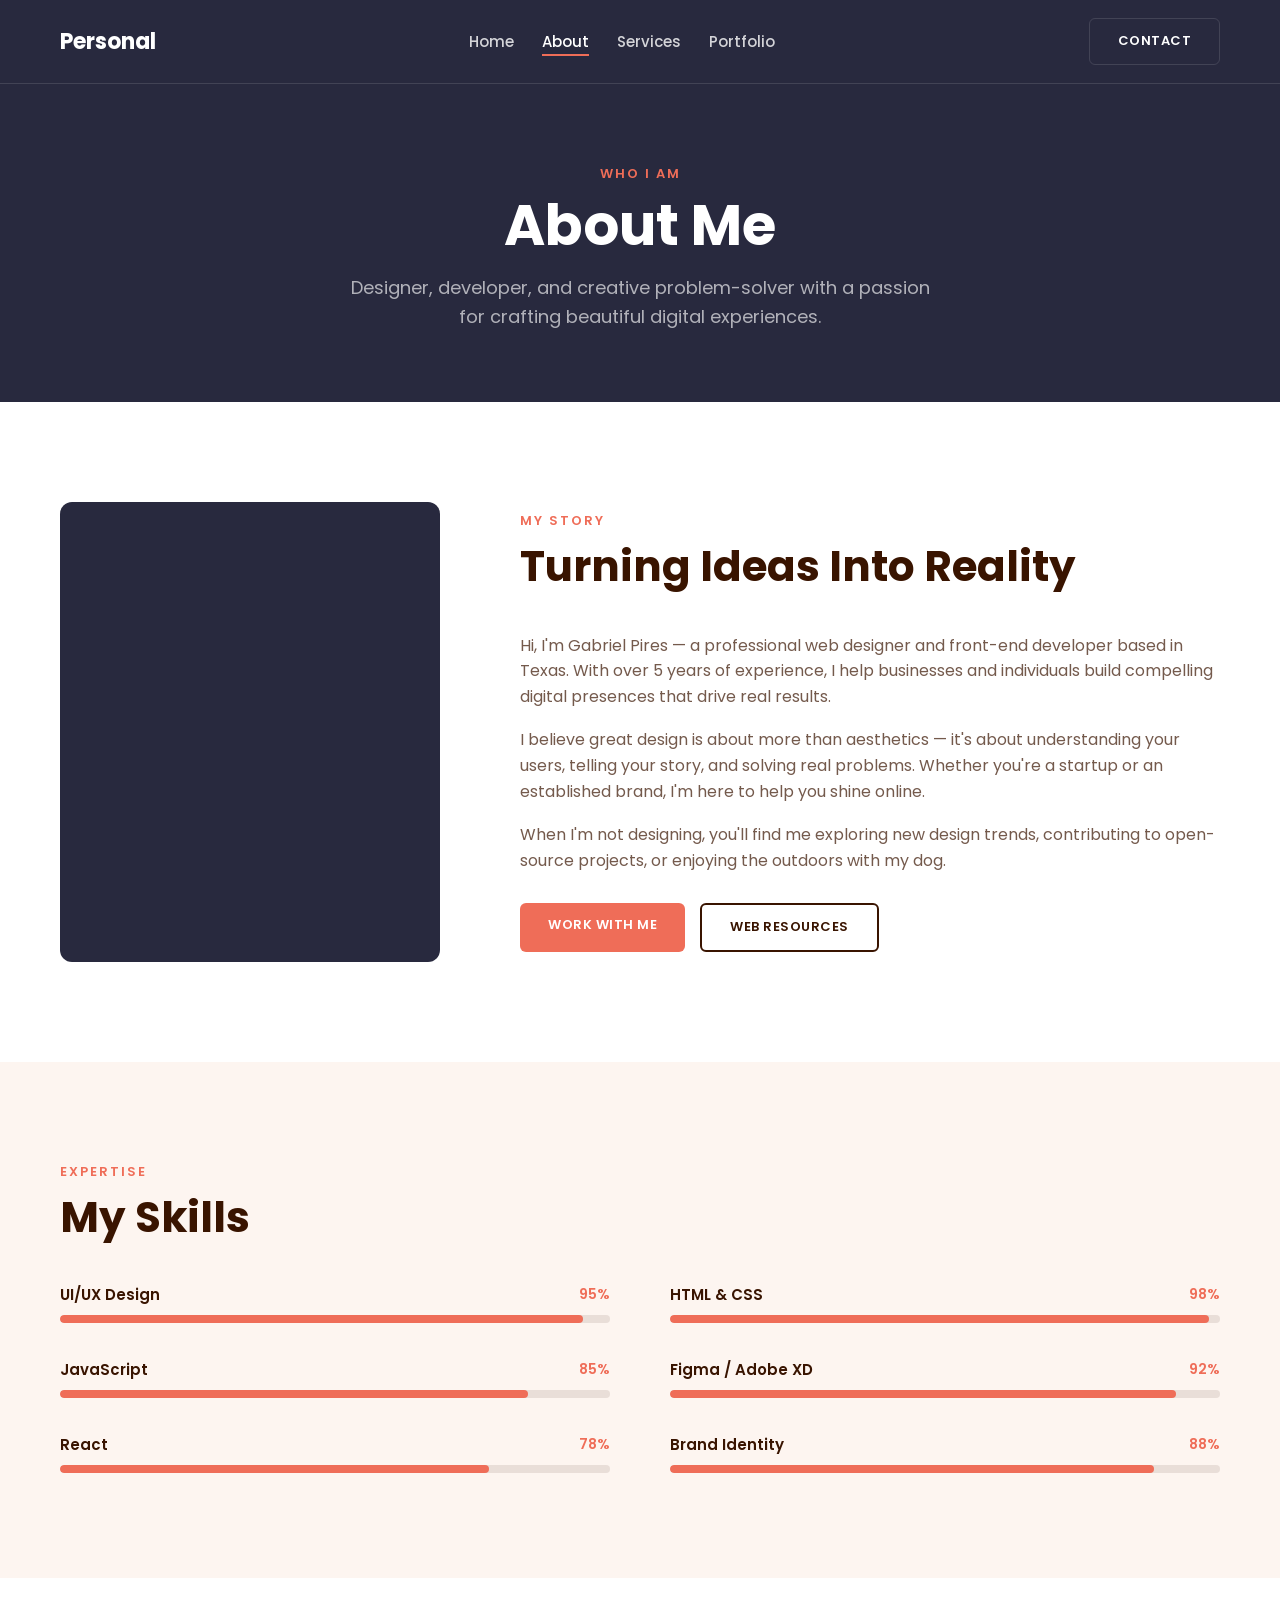
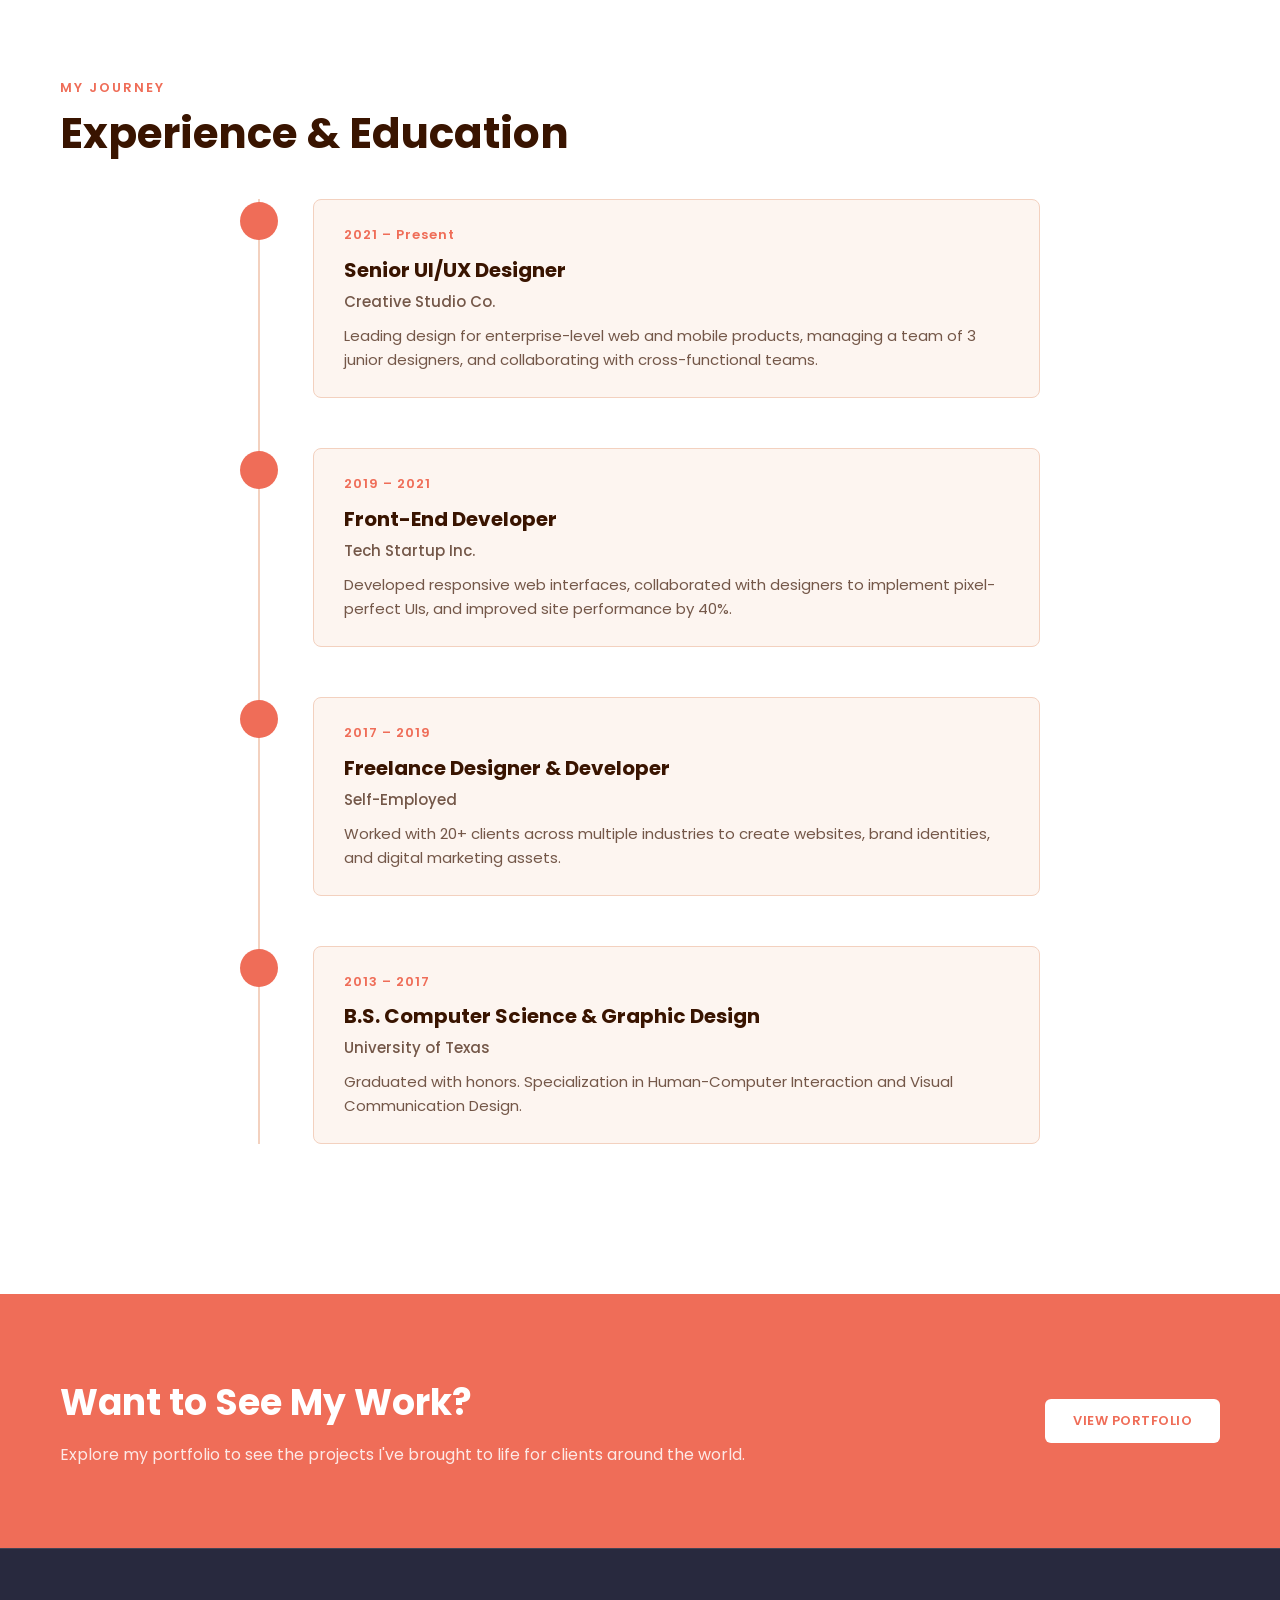
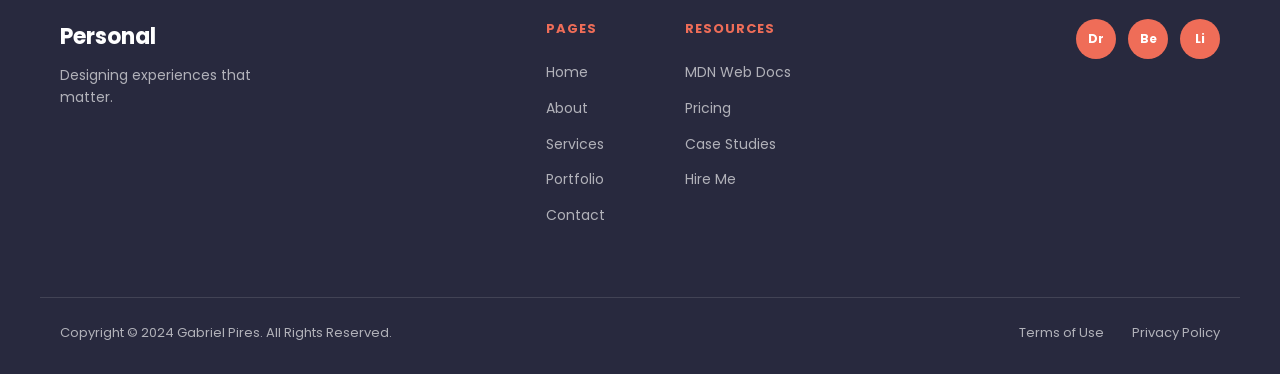
==== about.html @ 4df10164 "Added new pages" ====
<!DOCTYPE html>
<html lang="en">
<head>
    <meta charset="UTF-8">
    <meta name="viewport" content="width=device-width, initial-scale=1.0">
    <title>About | Gabriel Pires</title>
    <link rel="preconnect" href="https://fonts.googleapis.com">
    <link rel="preconnect" href="https://fonts.gstatic.com" crossorigin>
    <link href="https://fonts.googleapis.com/css2?family=Poppins:wght@300;400;500;600;700&display=swap" rel="stylesheet">
    <link rel="stylesheet" href="css/styles.css">
</head>
<body>
    <header>
        <nav class="container">
            <div class="logo"><a href="index.html">Personal</a></div>
            <ul class="nav-links">
                <li><a href="index.html">Home</a></li>
                <li><a href="about.html" class="active">About</a></li>
                <li><a href="services.html">Services</a></li>
                <li><a href="portfolio.html">Portfolio</a></li>
            </ul>
            <a href="contact.html" class="btn btn-outline">CONTACT</a>
            <button class="nav-toggle" aria-label="Toggle menu">&#9776;</button>
        </nav>
    </header>

    <main>
        <section class="page-hero">
            <div class="container">
                <span class="section-subtitle">WHO I AM</span>
                <h1>About Me</h1>
                <p>Designer, developer, and creative problem-solver with a passion for crafting beautiful digital experiences.</p>
            </div>
        </section>

        <section class="about-intro-section">
            <div class="container about-intro-container">
                <div class="about-image-wrapper">
                    <div class="about-image-placeholder"></div>
                </div>
                <div class="about-text">
                    <span class="section-subtitle">MY STORY</span>
                    <h2 class="section-title">Turning Ideas Into Reality</h2>
                    <p>Hi, I'm Gabriel Pires — a professional web designer and front-end developer based in Texas. With over 5 years of experience, I help businesses and individuals build compelling digital presences that drive real results.</p>
                    <p>I believe great design is about more than aesthetics — it's about understanding your users, telling your story, and solving real problems. Whether you're a startup or an established brand, I'm here to help you shine online.</p>
                    <p>When I'm not designing, you'll find me exploring new design trends, contributing to open-source projects, or enjoying the outdoors with my dog.</p>
                    <div class="about-actions">
                        <a href="contact.html" class="btn btn-primary">WORK WITH ME</a>
                        <a href="https://developer.mozilla.org/en-US/docs/Web" target="_blank" rel="noopener" class="btn btn-dark-outline">WEB RESOURCES</a>
                    </div>
                </div>
            </div>
        </section>

        <section class="skills-section">
            <div class="container">
                <span class="section-subtitle">EXPERTISE</span>
                <h2 class="section-title">My Skills</h2>
                <div class="skills-grid">
                    <div class="skill-item">
                        <div class="skill-header">
                            <span class="skill-name">UI/UX Design</span>
                            <span class="skill-percent">95%</span>
                        </div>
                        <div class="skill-bar">
                            <div class="skill-fill" style="width: 95%"></div>
                        </div>
                    </div>
                    <div class="skill-item">
                        <div class="skill-header">
                            <span class="skill-name">HTML & CSS</span>
                            <span class="skill-percent">98%</span>
                        </div>
                        <div class="skill-bar">
                            <div class="skill-fill" style="width: 98%"></div>
                        </div>
                    </div>
                    <div class="skill-item">
                        <div class="skill-header">
                            <span class="skill-name">JavaScript</span>
                            <span class="skill-percent">85%</span>
                        </div>
                        <div class="skill-bar">
                            <div class="skill-fill" style="width: 85%"></div>
                        </div>
                    </div>
                    <div class="skill-item">
                        <div class="skill-header">
                            <span class="skill-name">Figma / Adobe XD</span>
                            <span class="skill-percent">92%</span>
                        </div>
                        <div class="skill-bar">
                            <div class="skill-fill" style="width: 92%"></div>
                        </div>
                    </div>
                    <div class="skill-item">
                        <div class="skill-header">
                            <span class="skill-name">React</span>
                            <span class="skill-percent">78%</span>
                        </div>
                        <div class="skill-bar">
                            <div class="skill-fill" style="width: 78%"></div>
                        </div>
                    </div>
                    <div class="skill-item">
                        <div class="skill-header">
                            <span class="skill-name">Brand Identity</span>
                            <span class="skill-percent">88%</span>
                        </div>
                        <div class="skill-bar">
                            <div class="skill-fill" style="width: 88%"></div>
                        </div>
                    </div>
                </div>
            </div>
        </section>

        <section class="experience-section">
            <div class="container">
                <span class="section-subtitle">MY JOURNEY</span>
                <h2 class="section-title">Experience &amp; Education</h2>
                <div class="timeline">
                    <div class="timeline-item">
                        <div class="timeline-dot"></div>
                        <div class="timeline-content">
                            <span class="timeline-date">2021 &ndash; Present</span>
                            <h3>Senior UI/UX Designer</h3>
                            <p class="timeline-company">Creative Studio Co.</p>
                            <p>Leading design for enterprise-level web and mobile products, managing a team of 3 junior designers, and collaborating with cross-functional teams.</p>
                        </div>
                    </div>
                    <div class="timeline-item">
                        <div class="timeline-dot"></div>
                        <div class="timeline-content">
                            <span class="timeline-date">2019 &ndash; 2021</span>
                            <h3>Front-End Developer</h3>
                            <p class="timeline-company">Tech Startup Inc.</p>
                            <p>Developed responsive web interfaces, collaborated with designers to implement pixel-perfect UIs, and improved site performance by 40%.</p>
                        </div>
                    </div>
                    <div class="timeline-item">
                        <div class="timeline-dot"></div>
                        <div class="timeline-content">
                            <span class="timeline-date">2017 &ndash; 2019</span>
                            <h3>Freelance Designer &amp; Developer</h3>
                            <p class="timeline-company">Self-Employed</p>
                            <p>Worked with 20+ clients across multiple industries to create websites, brand identities, and digital marketing assets.</p>
                        </div>
                    </div>
                    <div class="timeline-item">
                        <div class="timeline-dot"></div>
                        <div class="timeline-content">
                            <span class="timeline-date">2013 &ndash; 2017</span>
                            <h3>B.S. Computer Science &amp; Graphic Design</h3>
                            <p class="timeline-company">University of Texas</p>
                            <p>Graduated with honors. Specialization in Human-Computer Interaction and Visual Communication Design.</p>
                        </div>
                    </div>
                </div>
            </div>
        </section>

        <section class="cta-section">
            <div class="container cta-container">
                <div class="cta-content">
                    <h2>Want to See My Work?</h2>
                    <p>Explore my portfolio to see the projects I've brought to life for clients around the world.</p>
                </div>
                <a href="portfolio.html" class="btn btn-primary">VIEW PORTFOLIO</a>
            </div>
        </section>
    </main>

    <footer class="main-footer">
        <div class="container footer-container">
            <div class="footer-brand">
                <div class="logo">Personal</div>
                <p class="footer-tagline">Designing experiences that matter.</p>
            </div>
            <div class="footer-links">
                <div class="footer-group">
                    <h4>PAGES</h4>
                    <ul>
                        <li><a href="index.html">Home</a></li>
                        <li><a href="about.html">About</a></li>
                        <li><a href="services.html">Services</a></li>
                        <li><a href="portfolio.html">Portfolio</a></li>
                        <li><a href="contact.html">Contact</a></li>
                    </ul>
                </div>
                <div class="footer-group">
                    <h4>RESOURCES</h4>
                    <ul>
                        <li><a href="https://developer.mozilla.org/en-US/docs/Web" target="_blank" rel="noopener">MDN Web Docs</a></li>
                        <li><a href="services.html">Pricing</a></li>
                        <li><a href="portfolio.html">Case Studies</a></li>
                        <li><a href="contact.html">Hire Me</a></li>
                    </ul>
                </div>
            </div>
            <div class="footer-social">
                <a href="https://dribbble.com" target="_blank" rel="noopener" title="Dribbble">Dr</a>
                <a href="https://behance.net" target="_blank" rel="noopener" title="Behance">Be</a>
                <a href="https://linkedin.com" target="_blank" rel="noopener" title="LinkedIn">Li</a>
            </div>
        </div>
        <div class="footer-bottom container">
            <p>Copyright &copy; 2024 Gabriel Pires. All Rights Reserved.</p>
            <div class="footer-legal">
                <a href="#">Terms of Use</a>
                <a href="#">Privacy Policy</a>
            </div>
        </div>
    </footer>

    <script src="scripts/main.js"></script>
</body>
</html>
---- css/styles.css ----
/* ============================================================
   Variables
   ============================================================ */
:root {
    --bg-dark: #28293e;
    --bg-light: #fdf5f0;
    --primary: #ef6d58;
    --primary-dark: #d95a46;
    --white: #ffffff;
    --text-muted: rgba(255, 255, 255, 0.64);
    --text-dark: #391400;
    --text-medium: rgba(57, 20, 0, 0.7);
    --border-dark: rgba(255, 255, 255, 0.12);
    --border-light: #f3d1bf;
    --bg-card: #32334e;
}

/* ============================================================
   Reset & Base
   ============================================================ */
*, *::before, *::after {
    margin: 0;
    padding: 0;
    box-sizing: border-box;
}

html {
    scroll-behavior: smooth;
}

body {
    font-family: 'Poppins', sans-serif;
    line-height: 1.6;
    color: var(--text-dark);
}

ul {
    list-style: none;
}

a {
    text-decoration: none;
    color: inherit;
    transition: color 0.3s, opacity 0.3s;
}

img {
    max-width: 100%;
    display: block;
}

.container {
    max-width: 1200px;
    margin: 0 auto;
    padding: 0 20px;
}

/* ============================================================
   Typography
   ============================================================ */
.section-subtitle {
    color: var(--primary);
    font-weight: 600;
    letter-spacing: 2px;
    font-size: 13px;
    display: block;
    margin-bottom: 10px;
}

.section-title {
    font-size: 42px;
    line-height: 1.2;
    margin-bottom: 40px;
}

/* ============================================================
   Buttons
   ============================================================ */
.btn {
    display: inline-block;
    padding: 12px 28px;
    border-radius: 6px;
    font-weight: 600;
    text-transform: uppercase;
    font-size: 13px;
    cursor: pointer;
    border: none;
    letter-spacing: 0.5px;
    transition: background 0.3s, color 0.3s, border-color 0.3s;
}

.btn-primary {
    background: var(--primary);
    color: var(--white);
}

.btn-primary:hover {
    background: var(--primary-dark);
    color: var(--white);
}

.btn-outline {
    background: transparent;
    color: var(--white);
    border: 1px solid var(--border-dark);
}

.btn-outline:hover {
    background: rgba(255, 255, 255, 0.08);
}

.btn-dark-outline {
    background: transparent;
    color: var(--text-dark);
    border: 2px solid var(--text-dark);
}

.btn-dark-outline:hover {
    background: var(--text-dark);
    color: var(--white);
}

.btn-block {
    width: 100%;
    text-align: center;
    margin-top: 10px;
    padding: 16px;
    font-size: 15px;
}

/* ============================================================
   Header & Navigation
   ============================================================ */
header {
    background: var(--bg-dark);
    padding: 18px 0;
    position: sticky;
    top: 0;
    z-index: 1000;
    border-bottom: 1px solid var(--border-dark);
}

nav {
    display: flex;
    justify-content: space-between;
    align-items: center;
    gap: 20px;
}

.logo {
    color: var(--white);
    font-size: 22px;
    font-weight: 700;
    flex-shrink: 0;
}

.logo a {
    color: var(--white);
}

.nav-links {
    display: flex;
    gap: 28px;
    align-items: center;
}

.nav-links a {
    color: rgba(255, 255, 255, 0.8);
    font-size: 15px;
    font-weight: 500;
    position: relative;
    padding-bottom: 4px;
}

.nav-links a::after {
    content: '';
    position: absolute;
    bottom: 0;
    left: 0;
    width: 0;
    height: 2px;
    background: var(--primary);
    transition: width 0.3s;
}

.nav-links a:hover,
.nav-links a.active {
    color: var(--white);
}

.nav-links a:hover::after,
.nav-links a.active::after {
    width: 100%;
}

.nav-contact-active {
    background: var(--primary) !important;
    border-color: var(--primary) !important;
}

.nav-toggle {
    display: none;
    background: transparent;
    border: none;
    color: var(--white);
    font-size: 24px;
    cursor: pointer;
}

/* ============================================================
   Page Hero (inner pages)
   ============================================================ */
.page-hero {
    background: var(--bg-dark);
    padding: 80px 0 70px;
    color: var(--white);
    text-align: center;
}

.page-hero h1 {
    font-size: 56px;
    margin-bottom: 18px;
    line-height: 1.1;
}

.page-hero p {
    color: var(--text-muted);
    font-size: 18px;
    max-width: 580px;
    margin: 0 auto;
}

/* ============================================================
   Hero Section (Home)
   ============================================================ */
.hero-section {
    background: var(--bg-dark);
    padding: 100px 0;
    color: var(--white);
}

.hero-container {
    display: flex;
    align-items: center;
    gap: 60px;
}

.hero-content {
    flex: 1;
}

.subtitle {
    color: var(--primary);
    font-weight: 600;
    letter-spacing: 2px;
    font-size: 13px;
    display: block;
    margin-bottom: 15px;
}

.hero-content h1 {
    font-size: 60px;
    line-height: 1.1;
    margin-bottom: 22px;
}

.hero-content p {
    color: var(--text-muted);
    font-size: 17px;
    margin-bottom: 35px;
    max-width: 480px;
}

.hero-actions {
    display: flex;
    gap: 15px;
    flex-wrap: wrap;
}

.hero-image {
    flex: 1;
    display: flex;
    justify-content: center;
}

.image-placeholder {
    width: 380px;
    height: 380px;
    background: #391400;
    border-radius: 50%;
    position: relative;
}

.floating-badge {
    width: 60px;
    height: 60px;
    background: var(--primary);
    border-radius: 50%;
    position: absolute;
    opacity: 0.7;
}

.floating-badge.top-left { top: 20px; left: 20px; }
.floating-badge.bottom-right { bottom: 20px; right: 20px; width: 80px; height: 80px; }

/* ============================================================
   Highlights Section (Home)
   ============================================================ */
.highlights-section {
    background: var(--primary);
    padding: 50px 0;
}

.highlights-grid {
    display: grid;
    grid-template-columns: repeat(4, 1fr);
    gap: 20px;
    text-align: center;
}

.highlight-card {
    color: var(--white);
}

.highlight-number {
    font-size: 40px;
    font-weight: 700;
    display: block;
    line-height: 1.1;
}

.highlight-card p {
    font-size: 14px;
    opacity: 0.85;
    margin-top: 5px;
}

/* ============================================================
   Services Section
   ============================================================ */
.home-services-section,
.services-detail-section {
    background: var(--bg-light);
    padding: 100px 0;
    text-align: center;
}

.services-grid {
    display: grid;
    grid-template-columns: repeat(2, 1fr);
    gap: 25px;
    margin-bottom: 40px;
    text-align: left;
}

.services-grid-4 {
    grid-template-columns: repeat(4, 1fr);
}

.service-card {
    background: var(--white);
    padding: 40px 35px;
    border-radius: 8px;
    border: 1px solid var(--border-light);
    transition: box-shadow 0.3s, transform 0.3s;
}

.service-card:hover {
    box-shadow: 0 8px 30px rgba(57, 20, 0, 0.1);
    transform: translateY(-3px);
}

.service-icon {
    font-size: 36px;
    margin-bottom: 18px;
    display: block;
}

.service-card h3 {
    font-size: 20px;
    margin-bottom: 12px;
}

.service-card p {
    color: var(--text-medium);
    margin-bottom: 18px;
    font-size: 15px;
}

.service-features {
    list-style: none;
    margin-bottom: 20px;
}

.service-features li {
    padding: 5px 0;
    font-size: 14px;
    color: var(--text-medium);
    padding-left: 18px;
    position: relative;
}

.service-features li::before {
    content: '✓';
    position: absolute;
    left: 0;
    color: var(--primary);
    font-weight: 700;
}

.learn-more {
    font-weight: 600;
    color: var(--primary);
    font-size: 14px;
}

.learn-more:hover {
    color: var(--primary-dark);
}

.service-footer {
    margin-top: 40px;
    font-size: 15px;
    color: var(--text-medium);
}

.service-footer a {
    color: var(--text-dark);
    font-weight: 600;
    text-decoration: underline;
}

/* ============================================================
   Pricing Table
   ============================================================ */
.pricing-section {
    background: var(--white);
    padding: 100px 0;
}

.table-intro {
    color: var(--text-medium);
    margin-bottom: 40px;
    font-size: 16px;
    max-width: 600px;
}

.table-wrapper {
    overflow-x: auto;
    border-radius: 8px;
    border: 1px solid var(--border-light);
}

.pricing-table {
    width: 100%;
    border-collapse: collapse;
    font-size: 15px;
}

.pricing-table caption {
    caption-side: top;
    padding: 15px;
    font-size: 14px;
    color: var(--text-medium);
    text-align: left;
    font-style: italic;
}

.pricing-table th,
.pricing-table td {
    padding: 16px 20px;
    text-align: left;
    border-bottom: 1px solid var(--border-light);
}

.pricing-table thead th {
    background: var(--bg-dark);
    color: var(--white);
    font-weight: 600;
    font-size: 14px;
    text-transform: uppercase;
    letter-spacing: 0.5px;
}

.pricing-table thead th:first-child {
    border-radius: 0;
}

.pricing-table tbody tr:hover {
    background: var(--bg-light);
}

.pricing-table .row-alt td {
    background: #fdf8f6;
}

.pricing-table .row-alt:hover td {
    background: var(--bg-light);
}

.pricing-table tbody td:first-child {
    font-weight: 600;
    color: var(--text-dark);
}

.pricing-table tfoot td {
    font-size: 13px;
    color: var(--text-medium);
    border-bottom: none;
    padding-top: 15px;
    font-style: italic;
}

.pricing-table tfoot a {
    color: var(--primary);
    text-decoration: underline;
}

/* ============================================================
   Process Section
   ============================================================ */
.process-section {
    background: var(--bg-light);
    padding: 100px 0;
}

.process-grid {
    display: grid;
    grid-template-columns: repeat(4, 1fr);
    gap: 30px;
}

.process-step {
    text-align: center;
    padding: 30px 20px;
}

.process-number {
    font-size: 48px;
    font-weight: 700;
    color: var(--primary);
    opacity: 0.3;
    line-height: 1;
    margin-bottom: 15px;
}

.process-step h3 {
    font-size: 20px;
    margin-bottom: 10px;
}

.process-step p {
    color: var(--text-medium);
    font-size: 15px;
}

/* ============================================================
   Portfolio Sections
   ============================================================ */
.home-portfolio-section {
    background: var(--bg-dark);
    padding: 100px 0;
    color: var(--white);
}

.portfolio-full-section {
    background: var(--bg-dark);
    padding: 80px 0 100px;
    color: var(--white);
}

.section-header {
    display: flex;
    justify-content: space-between;
    align-items: flex-end;
    margin-bottom: 50px;
}

.portfolio-grid {
    display: grid;
    grid-template-columns: repeat(3, 1fr);
    gap: 20px;
}

.portfolio-grid-large {
    grid-template-columns: repeat(3, 1fr);
}

.portfolio-item {
    aspect-ratio: 4/3;
    background: #391400;
    border-radius: 8px;
    position: relative;
    overflow: hidden;
    cursor: pointer;
    transition: transform 0.3s;
}

.portfolio-item:hover {
    transform: scale(1.02);
}

.item-overlay {
    position: absolute;
    bottom: 0;
    left: 0;
    right: 0;
    padding: 25px;
    background: linear-gradient(to top, rgba(0,0,0,0.7) 0%, transparent 100%);
}

.item-category {
    background: var(--white);
    color: var(--text-dark);
    padding: 4px 12px;
    border-radius: 20px;
    font-size: 12px;
    font-weight: 600;
    display: inline-block;
    margin-bottom: 8px;
}

.item-title {
    font-size: 22px;
    color: var(--white);
    margin-bottom: 5px;
}

.item-desc {
    font-size: 13px;
    color: rgba(255,255,255,0.75);
}

/* Portfolio Filters */
.portfolio-filters {
    display: flex;
    gap: 10px;
    margin-bottom: 40px;
    flex-wrap: wrap;
}

.filter-btn {
    padding: 9px 22px;
    border: 1px solid var(--border-dark);
    background: transparent;
    color: rgba(255,255,255,0.7);
    border-radius: 25px;
    cursor: pointer;
    font-family: inherit;
    font-size: 14px;
    font-weight: 500;
    transition: all 0.3s;
}

.filter-btn:hover,
.filter-btn.active {
    background: var(--primary);
    border-color: var(--primary);
    color: var(--white);
}

/* ============================================================
   Testimonials
   ============================================================ */
.testimonials-section {
    background: var(--bg-light);
    padding: 100px 0;
}

.testimonials-grid {
    display: grid;
    grid-template-columns: repeat(3, 1fr);
    gap: 25px;
}

.testimonial-card {
    background: var(--white);
    padding: 35px;
    border-radius: 8px;
    border: 1px solid var(--border-light);
}

.testimonial-text {
    color: var(--text-medium);
    font-size: 15px;
    line-height: 1.7;
    margin-bottom: 25px;
    font-style: italic;
}

.testimonial-author {
    display: flex;
    align-items: center;
    gap: 15px;
}

.author-avatar {
    width: 48px;
    height: 48px;
    background: var(--bg-dark);
    border-radius: 50%;
    flex-shrink: 0;
}

.testimonial-author strong {
    display: block;
    font-size: 15px;
    color: var(--text-dark);
}

.testimonial-author span {
    font-size: 13px;
    color: var(--text-medium);
}

/* ============================================================
   About Page
   ============================================================ */
.about-intro-section {
    background: var(--white);
    padding: 100px 0;
}

.about-intro-container {
    display: flex;
    gap: 80px;
    align-items: center;
}

.about-image-wrapper {
    flex: 0 0 380px;
}

.about-image-placeholder {
    width: 380px;
    height: 460px;
    background: var(--bg-dark);
    border-radius: 12px;
}

.about-text {
    flex: 1;
}

.about-text p {
    color: var(--text-medium);
    margin-bottom: 18px;
    font-size: 16px;
}

.about-actions {
    display: flex;
    gap: 15px;
    flex-wrap: wrap;
    margin-top: 30px;
}

/* Skills */
.skills-section {
    background: var(--bg-light);
    padding: 100px 0;
}

.skills-grid {
    display: grid;
    grid-template-columns: repeat(2, 1fr);
    gap: 30px 60px;
}

.skill-item {
    margin-bottom: 5px;
}

.skill-header {
    display: flex;
    justify-content: space-between;
    margin-bottom: 8px;
}

.skill-name {
    font-weight: 600;
    font-size: 15px;
}

.skill-percent {
    color: var(--primary);
    font-weight: 600;
    font-size: 14px;
}

.skill-bar {
    height: 8px;
    background: rgba(57, 20, 0, 0.1);
    border-radius: 10px;
    overflow: hidden;
}

.skill-fill {
    height: 100%;
    background: var(--primary);
    border-radius: 10px;
    transition: width 1s ease;
}

/* Timeline */
.experience-section {
    background: var(--white);
    padding: 100px 0;
}

.timeline {
    position: relative;
    max-width: 800px;
    margin: 0 auto;
}

.timeline::before {
    content: '';
    position: absolute;
    left: 18px;
    top: 0;
    bottom: 0;
    width: 2px;
    background: var(--border-light);
}

.timeline-item {
    display: flex;
    gap: 35px;
    margin-bottom: 50px;
    position: relative;
}

.timeline-dot {
    width: 38px;
    height: 38px;
    background: var(--primary);
    border-radius: 50%;
    flex-shrink: 0;
    z-index: 1;
    margin-top: 3px;
}

.timeline-content {
    background: var(--bg-light);
    padding: 25px 30px;
    border-radius: 8px;
    flex: 1;
    border: 1px solid var(--border-light);
}

.timeline-date {
    color: var(--primary);
    font-size: 13px;
    font-weight: 600;
    letter-spacing: 1px;
    display: block;
    margin-bottom: 8px;
}

.timeline-content h3 {
    font-size: 20px;
    margin-bottom: 4px;
}

.timeline-company {
    color: var(--text-medium);
    font-size: 14px;
    font-weight: 500;
    display: block;
    margin-bottom: 10px;
}

.timeline-content p {
    color: var(--text-medium);
    font-size: 15px;
}

/* ============================================================
   Contact Page
   ============================================================ */
.contact-full-section {
    background: var(--bg-light);
    padding: 80px 0 100px;
}

.contact-full-container {
    display: grid;
    grid-template-columns: 1fr 380px;
    gap: 50px;
    align-items: start;
}

.contact-form-large {
    background: var(--white);
    padding: 50px;
    border-radius: 10px;
    border: 1px solid var(--border-light);
    color: var(--text-dark);
}

.contact-form-large h2 {
    font-size: 28px;
    margin-bottom: 35px;
    color: var(--text-dark);
}

/* Fieldsets */
fieldset {
    border: none;
    border-top: 1px solid var(--border-light);
    padding: 30px 0;
    margin-bottom: 10px;
}

fieldset:first-of-type {
    border-top: none;
    padding-top: 0;
}

legend {
    font-size: 13px;
    font-weight: 600;
    text-transform: uppercase;
    letter-spacing: 1px;
    color: var(--primary);
    padding: 0 8px 0 0;
    float: left;
    width: 100%;
    margin-bottom: 20px;
}

/* Form Rows & Groups */
.form-row {
    display: grid;
    grid-template-columns: 1fr 1fr;
    gap: 20px;
}

.form-group {
    margin-bottom: 20px;
}

.form-group label {
    display: block;
    font-size: 14px;
    font-weight: 600;
    margin-bottom: 8px;
    color: var(--text-dark);
}

.required {
    color: var(--primary);
}

.form-group input[type="text"],
.form-group input[type="email"],
.form-group input[type="tel"],
.form-group select,
.form-group textarea {
    width: 100%;
    padding: 13px 16px;
    border: 1.5px solid #e8d5cb;
    border-radius: 6px;
    font-family: inherit;
    font-size: 15px;
    color: var(--text-dark);
    background: var(--white);
    transition: border-color 0.3s, box-shadow 0.3s;
}

.form-group input:focus,
.form-group select:focus,
.form-group textarea:focus {
    outline: none;
    border-color: var(--primary);
    box-shadow: 0 0 0 3px rgba(239, 109, 88, 0.12);
}

.form-group textarea {
    resize: vertical;
    min-height: 140px;
}

/* Radio Buttons */
.radio-group {
    display: flex;
    flex-wrap: wrap;
    gap: 12px;
}

.radio-group-inline {
    gap: 8px;
}

.radio-label {
    display: flex;
    align-items: center;
    gap: 10px;
    cursor: pointer;
    font-size: 15px;
    padding: 10px 18px;
    border: 1.5px solid #e8d5cb;
    border-radius: 6px;
    transition: border-color 0.2s, background 0.2s;
    font-weight: 400;
}

.radio-label:hover {
    border-color: var(--primary);
    background: #fdf0ec;
}

.radio-label input[type="radio"] {
    position: absolute;
    opacity: 0;
    width: 0;
    height: 0;
}

.radio-custom {
    width: 18px;
    height: 18px;
    border: 2px solid #ccc;
    border-radius: 50%;
    flex-shrink: 0;
    position: relative;
    transition: border-color 0.2s;
}

.radio-label input[type="radio"]:checked ~ .radio-custom {
    border-color: var(--primary);
}

.radio-label input[type="radio"]:checked ~ .radio-custom::after {
    content: '';
    position: absolute;
    width: 8px;
    height: 8px;
    background: var(--primary);
    border-radius: 50%;
    top: 50%;
    left: 50%;
    transform: translate(-50%, -50%);
}

.radio-label input[type="radio"]:checked ~ .radio-custom + *,
.radio-label:has(input:checked) {
    /* visual change handled via JS */
}

/* Checkboxes */
.checkbox-group {
    display: grid;
    grid-template-columns: repeat(2, 1fr);
    gap: 10px;
}

.checkbox-label {
    display: flex;
    align-items: center;
    gap: 10px;
    cursor: pointer;
    font-size: 14px;
    font-weight: 400;
    padding: 10px 14px;
    border: 1.5px solid #e8d5cb;
    border-radius: 6px;
    transition: border-color 0.2s, background 0.2s;
}

.checkbox-label:hover {
    border-color: var(--primary);
    background: #fdf0ec;
}

.checkbox-label input[type="checkbox"] {
    position: absolute;
    opacity: 0;
    width: 0;
    height: 0;
}

.checkbox-custom {
    width: 18px;
    height: 18px;
    border: 2px solid #ccc;
    border-radius: 4px;
    flex-shrink: 0;
    position: relative;
    transition: border-color 0.2s, background 0.2s;
}

.checkbox-label input[type="checkbox"]:checked ~ .checkbox-custom {
    border-color: var(--primary);
    background: var(--primary);
}

.checkbox-label input[type="checkbox"]:checked ~ .checkbox-custom::after {
    content: '';
    position: absolute;
    width: 10px;
    height: 6px;
    border-left: 2px solid white;
    border-bottom: 2px solid white;
    top: 3px;
    left: 2px;
    transform: rotate(-45deg);
}

.form-group-consent {
    margin-top: 10px;
}

.form-group-consent .checkbox-label {
    border: none;
    padding: 0;
    font-size: 14px;
    color: var(--text-medium);
}

.form-group-consent .checkbox-label:hover {
    background: transparent;
}

.form-note {
    text-align: center;
    font-size: 13px;
    color: var(--text-medium);
    margin-top: 15px;
}

/* Contact Sidebar */
.contact-sidebar {
    display: flex;
    flex-direction: column;
    gap: 25px;
}

.contact-info-card,
.contact-social-card,
.faq-card {
    background: var(--white);
    padding: 35px;
    border-radius: 10px;
    border: 1px solid var(--border-light);
}

.contact-info-card h2 {
    font-size: 24px;
    margin-bottom: 12px;
    color: var(--text-dark);
}

.contact-info-card > p {
    color: var(--text-medium);
    font-size: 14px;
    margin-bottom: 25px;
}

.contact-details {
    display: flex;
    flex-direction: column;
    gap: 18px;
}

.contact-details li {
    display: flex;
    align-items: flex-start;
    gap: 14px;
}

.contact-icon {
    font-size: 20px;
    flex-shrink: 0;
    margin-top: 1px;
}

.contact-details strong {
    display: block;
    font-size: 13px;
    color: var(--text-dark);
    font-weight: 600;
    margin-bottom: 2px;
}

.contact-details span {
    font-size: 14px;
    color: var(--text-medium);
}

.contact-social-card h3,
.faq-card h3 {
    font-size: 17px;
    margin-bottom: 18px;
    color: var(--text-dark);
}

.social-links {
    display: flex;
    flex-direction: column;
    gap: 10px;
}

.social-link {
    display: flex;
    align-items: center;
    gap: 12px;
    padding: 10px 14px;
    border: 1px solid var(--border-light);
    border-radius: 6px;
    transition: border-color 0.2s, background 0.2s;
    font-size: 14px;
    font-weight: 500;
    color: var(--text-dark);
}

.social-link:hover {
    border-color: var(--primary);
    background: #fdf0ec;
    color: var(--primary);
}

.social-icon {
    width: 36px;
    height: 36px;
    background: var(--primary);
    color: var(--white);
    border-radius: 50%;
    display: flex;
    align-items: center;
    justify-content: center;
    font-size: 12px;
    font-weight: 700;
    flex-shrink: 0;
}

.faq-item {
    margin-bottom: 18px;
    padding-bottom: 18px;
    border-bottom: 1px solid var(--border-light);
}

.faq-item:last-child {
    margin-bottom: 0;
    padding-bottom: 0;
    border-bottom: none;
}

.faq-item strong {
    font-size: 14px;
    display: block;
    margin-bottom: 6px;
    color: var(--text-dark);
}

.faq-item p {
    font-size: 13px;
    color: var(--text-medium);
    line-height: 1.6;
}

.faq-item a {
    color: var(--primary);
    text-decoration: underline;
}

/* ============================================================
   CTA Section
   ============================================================ */
.cta-section {
    background: var(--primary);
    padding: 80px 0;
}

.cta-container {
    display: flex;
    align-items: center;
    justify-content: space-between;
    gap: 40px;
}

.cta-content h2 {
    font-size: 36px;
    color: var(--white);
    margin-bottom: 10px;
}

.cta-content p {
    color: rgba(255, 255, 255, 0.85);
    font-size: 16px;
}

.cta-section .btn-primary {
    background: var(--white);
    color: var(--primary);
    flex-shrink: 0;
}

.cta-section .btn-primary:hover {
    background: rgba(255,255,255,0.9);
}

/* ============================================================
   Footer
   ============================================================ */
.main-footer {
    background: var(--bg-dark);
    padding: 70px 0 30px;
    color: var(--white);
    border-top: 1px solid var(--border-dark);
}

.footer-container {
    display: flex;
    justify-content: space-between;
    gap: 40px;
    margin-bottom: 60px;
    flex-wrap: wrap;
}

.footer-brand .logo {
    margin-bottom: 10px;
}

.footer-tagline {
    font-size: 14px;
    color: var(--text-muted);
    max-width: 200px;
}

.footer-links {
    display: flex;
    gap: 80px;
}

.footer-group h4 {
    color: var(--primary);
    margin-bottom: 20px;
    font-size: 13px;
    letter-spacing: 1px;
}

.footer-group ul li {
    margin-bottom: 10px;
}

.footer-group ul li a {
    color: var(--text-muted);
    font-size: 14px;
}

.footer-group ul li a:hover {
    color: var(--white);
}

.footer-social {
    display: flex;
    gap: 12px;
    align-items: flex-start;
}

.footer-social a {
    width: 40px;
    height: 40px;
    background: var(--primary);
    border-radius: 50%;
    display: flex;
    align-items: center;
    justify-content: center;
    font-weight: 700;
    font-size: 12px;
    color: var(--white);
    transition: background 0.3s;
}

.footer-social a:hover {
    background: var(--primary-dark);
}

.footer-bottom {
    display: flex;
    justify-content: space-between;
    align-items: center;
    padding-top: 25px;
    border-top: 1px solid var(--border-dark);
    font-size: 13px;
    color: var(--text-muted);
    flex-wrap: wrap;
    gap: 15px;
}

.footer-legal a {
    margin-left: 25px;
    color: var(--text-muted);
}

.footer-legal a:hover {
    color: var(--white);
}

/* ============================================================
   Mobile Menu
   ============================================================ */
.mobile-nav {
    display: none;
    flex-direction: column;
    background: var(--bg-dark);
    border-top: 1px solid var(--border-dark);
    padding: 20px;
    position: fixed;
    top: 61px;
    left: 0;
    right: 0;
    z-index: 999;
}

.mobile-nav.open {
    display: flex;
}

.mobile-nav a {
    color: var(--white);
    padding: 12px 0;
    border-bottom: 1px solid var(--border-dark);
    font-size: 16px;
}

.mobile-nav a:last-child {
    border-bottom: none;
    margin-top: 10px;
    color: var(--primary);
}

/* ============================================================
   Responsive
   ============================================================ */
@media (max-width: 1024px) {
    .services-grid-4 {
        grid-template-columns: repeat(2, 1fr);
    }

    .process-grid {
        grid-template-columns: repeat(2, 1fr);
    }

    .about-intro-container {
        flex-direction: column;
        gap: 50px;
    }

    .about-image-wrapper {
        flex: none;
        width: 100%;
    }

    .about-image-placeholder {
        width: 100%;
        max-width: 380px;
        height: 300px;
        margin: 0 auto;
    }

    .contact-full-container {
        grid-template-columns: 1fr;
    }

    .contact-sidebar {
        display: grid;
        grid-template-columns: repeat(2, 1fr);
    }

    .faq-card {
        grid-column: 1 / -1;
    }
}

@media (max-width: 768px) {
    .section-title {
        font-size: 32px;
    }

    .page-hero h1 {
        font-size: 40px;
    }

    .nav-links,
    header .btn {
        display: none;
    }

    .nav-toggle {
        display: block;
    }

    .hero-container {
        flex-direction: column;
        text-align: center;
    }

    .hero-content h1 {
        font-size: 42px;
    }

    .hero-content p {
        max-width: 100%;
    }

    .hero-actions {
        justify-content: center;
    }

    .image-placeholder {
        width: 260px;
        height: 260px;
    }

    .highlights-grid {
        grid-template-columns: repeat(2, 1fr);
    }

    .services-grid,
    .services-grid-4 {
        grid-template-columns: 1fr;
    }

    .skills-grid {
        grid-template-columns: 1fr;
    }

    .portfolio-grid,
    .portfolio-grid-large {
        grid-template-columns: 1fr;
    }

    .testimonials-grid {
        grid-template-columns: 1fr;
    }

    .section-header {
        flex-direction: column;
        align-items: flex-start;
        gap: 20px;
    }

    .cta-container {
        flex-direction: column;
        text-align: center;
    }

    .cta-content h2 {
        font-size: 28px;
    }

    .footer-container {
        flex-direction: column;
    }

    .footer-links {
        gap: 40px;
    }

    .contact-form-large {
        padding: 30px 20px;
    }

    .form-row {
        grid-template-columns: 1fr;
    }

    .checkbox-group {
        grid-template-columns: 1fr;
    }

    .contact-sidebar {
        grid-template-columns: 1fr;
    }

    .faq-card {
        grid-column: auto;
    }

    .process-grid {
        grid-template-columns: 1fr;
    }
}

@media (max-width: 480px) {
    .hero-content h1 {
        font-size: 34px;
    }

    .hero-actions {
        flex-direction: column;
        align-items: center;
    }

    .portfolio-item {
        aspect-ratio: 4/3;
    }

    .radio-group {
        flex-direction: column;
    }
}
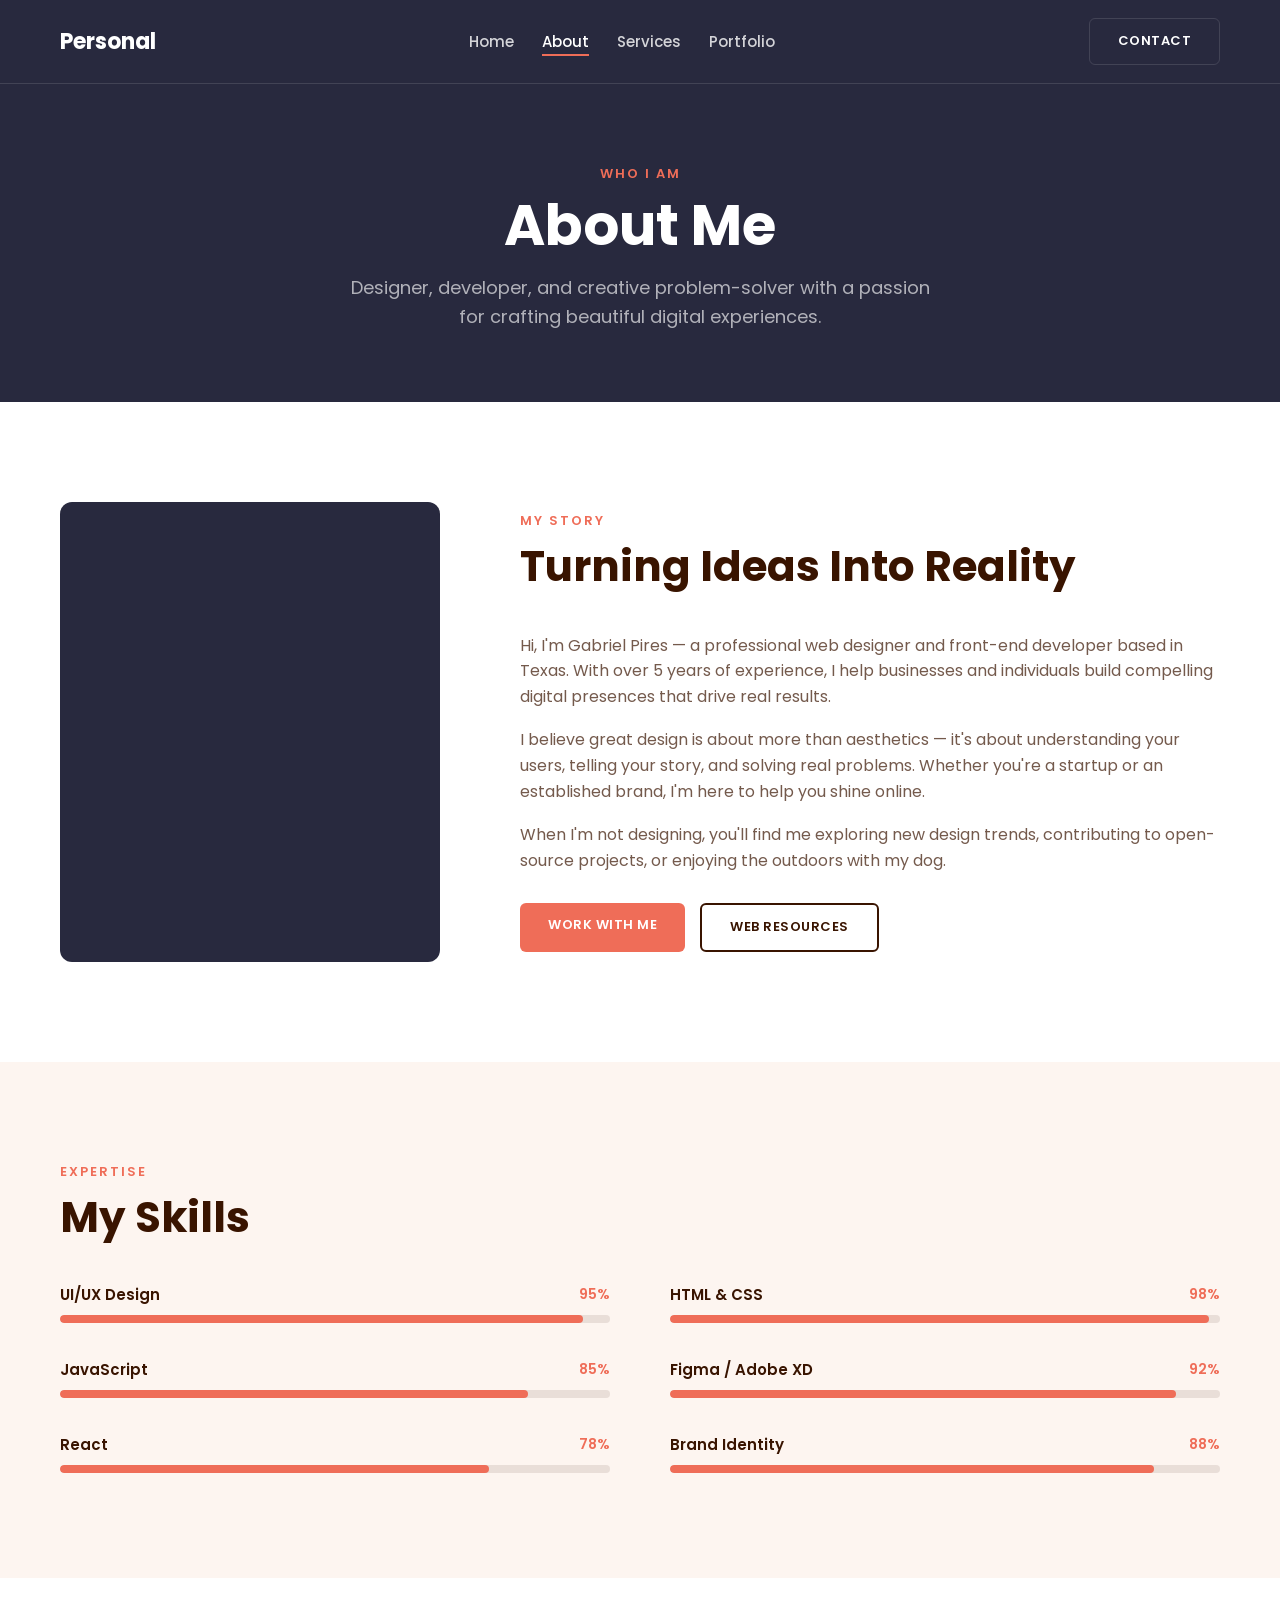
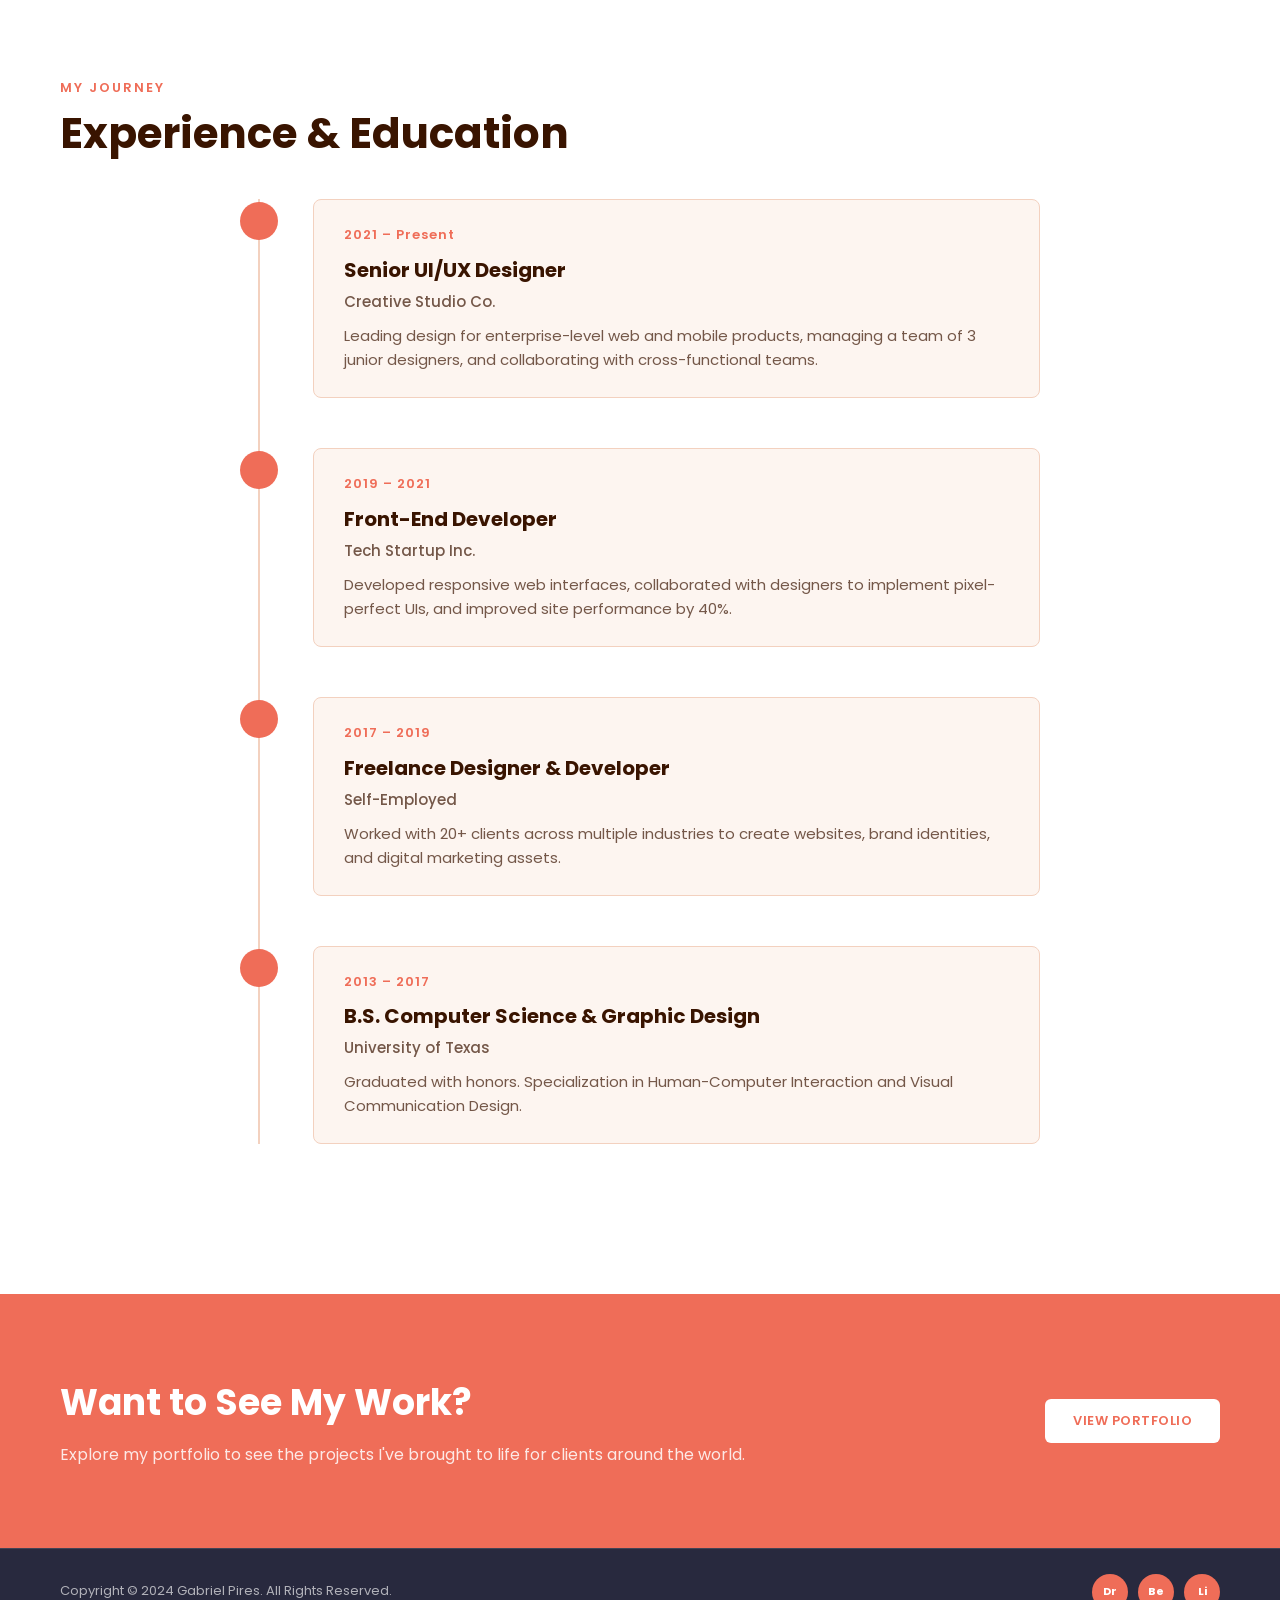
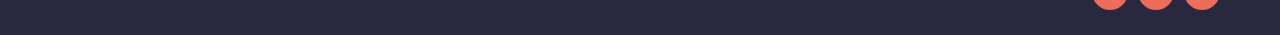
==== commit ff1ed94c: "Modified home page" ====
--- a/about.html
+++ b/about.html
@@ -172,43 +172,12 @@
     </main>
 
     <footer class="main-footer">
-        <div class="container footer-container">
-            <div class="footer-brand">
-                <div class="logo">Personal</div>
-                <p class="footer-tagline">Designing experiences that matter.</p>
-            </div>
-            <div class="footer-links">
-                <div class="footer-group">
-                    <h4>PAGES</h4>
-                    <ul>
-                        <li><a href="index.html">Home</a></li>
-                        <li><a href="about.html">About</a></li>
-                        <li><a href="services.html">Services</a></li>
-                        <li><a href="portfolio.html">Portfolio</a></li>
-                        <li><a href="contact.html">Contact</a></li>
-                    </ul>
-                </div>
-                <div class="footer-group">
-                    <h4>RESOURCES</h4>
-                    <ul>
-                        <li><a href="https://developer.mozilla.org/en-US/docs/Web" target="_blank" rel="noopener">MDN Web Docs</a></li>
-                        <li><a href="services.html">Pricing</a></li>
-                        <li><a href="portfolio.html">Case Studies</a></li>
-                        <li><a href="contact.html">Hire Me</a></li>
-                    </ul>
-                </div>
-            </div>
+        <div class="container footer-simple">
+            <p>Copyright &copy; 2024 Gabriel Pires. All Rights Reserved.</p>
             <div class="footer-social">
                 <a href="https://dribbble.com" target="_blank" rel="noopener" title="Dribbble">Dr</a>
                 <a href="https://behance.net" target="_blank" rel="noopener" title="Behance">Be</a>
                 <a href="https://linkedin.com" target="_blank" rel="noopener" title="LinkedIn">Li</a>
-            </div>
-        </div>
-        <div class="footer-bottom container">
-            <p>Copyright &copy; 2024 Gabriel Pires. All Rights Reserved.</p>
-            <div class="footer-legal">
-                <a href="#">Terms of Use</a>
-                <a href="#">Privacy Policy</a>
             </div>
         </div>
     </footer>
--- a/css/styles.css
+++ b/css/styles.css
@@ -303,36 +303,56 @@
 .floating-badge.top-left { top: 20px; left: 20px; }
 .floating-badge.bottom-right { bottom: 20px; right: 20px; width: 80px; height: 80px; }
 
-/* ============================================================
-   Highlights Section (Home)
-   ============================================================ */
-.highlights-section {
-    background: var(--primary);
-    padding: 50px 0;
-}
-
-.highlights-grid {
+
+/* ============================================================
+   Hobbies Section (Home)
+   ============================================================ */
+.home-hobbies-section {
+    background: var(--bg-light);
+    padding: 100px 0;
+    text-align: center;
+}
+
+.home-hobbies-section .section-title {
+    margin-bottom: 50px;
+}
+
+.hobbies-grid {
     display: grid;
-    grid-template-columns: repeat(4, 1fr);
-    gap: 20px;
-    text-align: center;
-}
-
-.highlight-card {
-    color: var(--white);
-}
-
-.highlight-number {
-    font-size: 40px;
-    font-weight: 700;
+    grid-template-columns: repeat(3, 1fr);
+    gap: 25px;
+    text-align: left;
+}
+
+.hobby-card {
+    background: var(--white);
+    padding: 38px 32px;
+    border-radius: 8px;
+    border: 1px solid var(--border-light);
+    transition: box-shadow 0.3s, transform 0.3s;
+}
+
+.hobby-card:hover {
+    box-shadow: 0 8px 30px rgba(57, 20, 0, 0.1);
+    transform: translateY(-3px);
+}
+
+.hobby-icon {
+    font-size: 36px;
+    margin-bottom: 16px;
     display: block;
-    line-height: 1.1;
-}
-
-.highlight-card p {
+}
+
+.hobby-card h3 {
+    font-size: 19px;
+    margin-bottom: 10px;
+    color: var(--text-dark);
+}
+
+.hobby-card p {
+    color: var(--text-medium);
     font-size: 14px;
-    opacity: 0.85;
-    margin-top: 5px;
+    line-height: 1.7;
 }
 
 /* ============================================================
@@ -1306,97 +1326,45 @@
    ============================================================ */
 .main-footer {
     background: var(--bg-dark);
-    padding: 70px 0 30px;
+    padding: 25px 0;
     color: var(--white);
     border-top: 1px solid var(--border-dark);
 }
 
-.footer-container {
+.footer-simple {
     display: flex;
     justify-content: space-between;
-    gap: 40px;
-    margin-bottom: 60px;
-    flex-wrap: wrap;
-}
-
-.footer-brand .logo {
-    margin-bottom: 10px;
-}
-
-.footer-tagline {
-    font-size: 14px;
+    align-items: center;
+    gap: 20px;
+}
+
+.footer-simple p {
+    font-size: 13px;
     color: var(--text-muted);
-    max-width: 200px;
-}
-
-.footer-links {
-    display: flex;
-    gap: 80px;
-}
-
-.footer-group h4 {
-    color: var(--primary);
-    margin-bottom: 20px;
-    font-size: 13px;
-    letter-spacing: 1px;
-}
-
-.footer-group ul li {
-    margin-bottom: 10px;
-}
-
-.footer-group ul li a {
-    color: var(--text-muted);
-    font-size: 14px;
-}
-
-.footer-group ul li a:hover {
-    color: var(--white);
 }
 
 .footer-social {
     display: flex;
-    gap: 12px;
-    align-items: flex-start;
+    gap: 10px;
+    align-items: center;
 }
 
 .footer-social a {
-    width: 40px;
-    height: 40px;
+    width: 36px;
+    height: 36px;
     background: var(--primary);
     border-radius: 50%;
     display: flex;
     align-items: center;
     justify-content: center;
     font-weight: 700;
-    font-size: 12px;
+    font-size: 11px;
     color: var(--white);
     transition: background 0.3s;
 }
 
 .footer-social a:hover {
     background: var(--primary-dark);
-}
-
-.footer-bottom {
-    display: flex;
-    justify-content: space-between;
-    align-items: center;
-    padding-top: 25px;
-    border-top: 1px solid var(--border-dark);
-    font-size: 13px;
-    color: var(--text-muted);
-    flex-wrap: wrap;
-    gap: 15px;
-}
-
-.footer-legal a {
-    margin-left: 25px;
-    color: var(--text-muted);
-}
-
-.footer-legal a:hover {
-    color: var(--white);
 }
 
 /* ============================================================
@@ -1436,6 +1404,10 @@
    Responsive
    ============================================================ */
 @media (max-width: 1024px) {
+    .hobbies-grid {
+        grid-template-columns: repeat(2, 1fr);
+    }
+
     .services-grid-4 {
         grid-template-columns: repeat(2, 1fr);
     }
@@ -1519,6 +1491,10 @@
         grid-template-columns: repeat(2, 1fr);
     }
 
+    .hobbies-grid {
+        grid-template-columns: 1fr;
+    }
+
     .services-grid,
     .services-grid-4 {
         grid-template-columns: 1fr;
@@ -1552,12 +1528,9 @@
         font-size: 28px;
     }
 
-    .footer-container {
+    .footer-simple {
         flex-direction: column;
-    }
-
-    .footer-links {
-        gap: 40px;
+        text-align: center;
     }
 
     .contact-form-large {
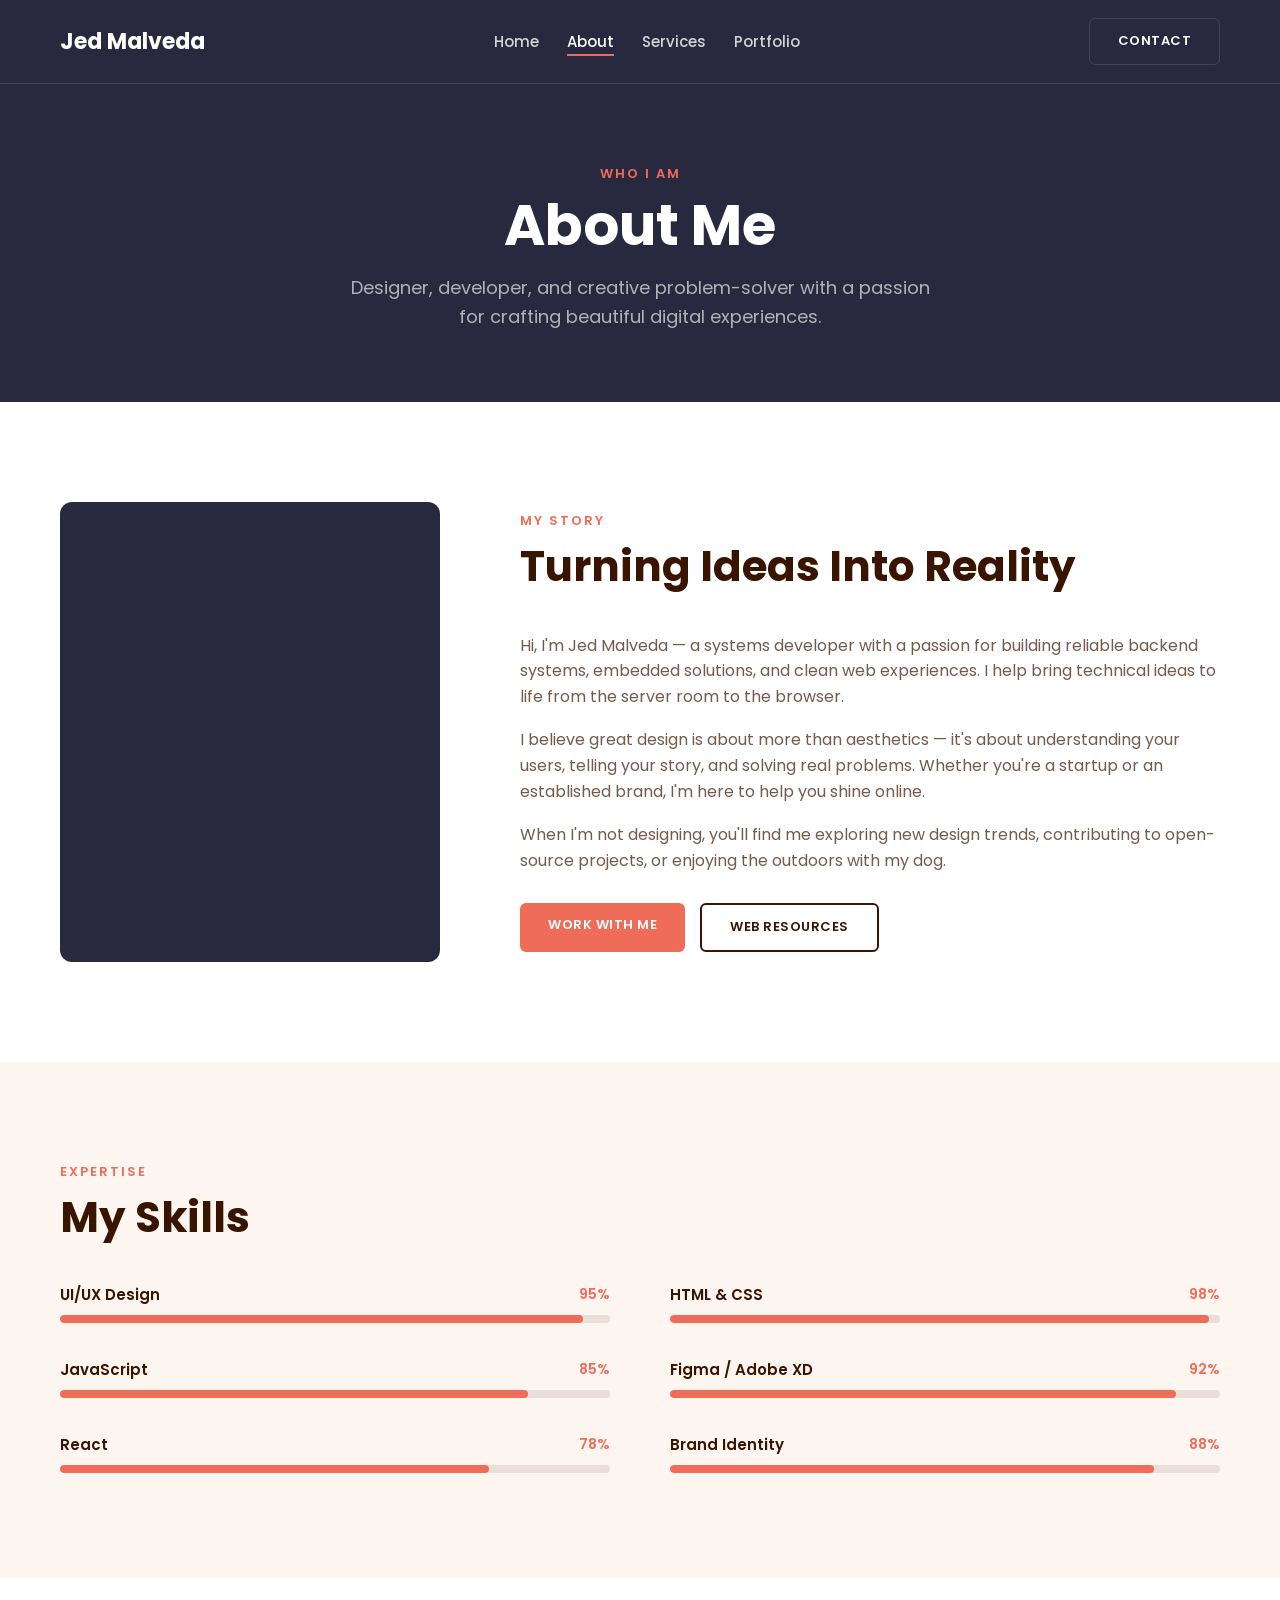
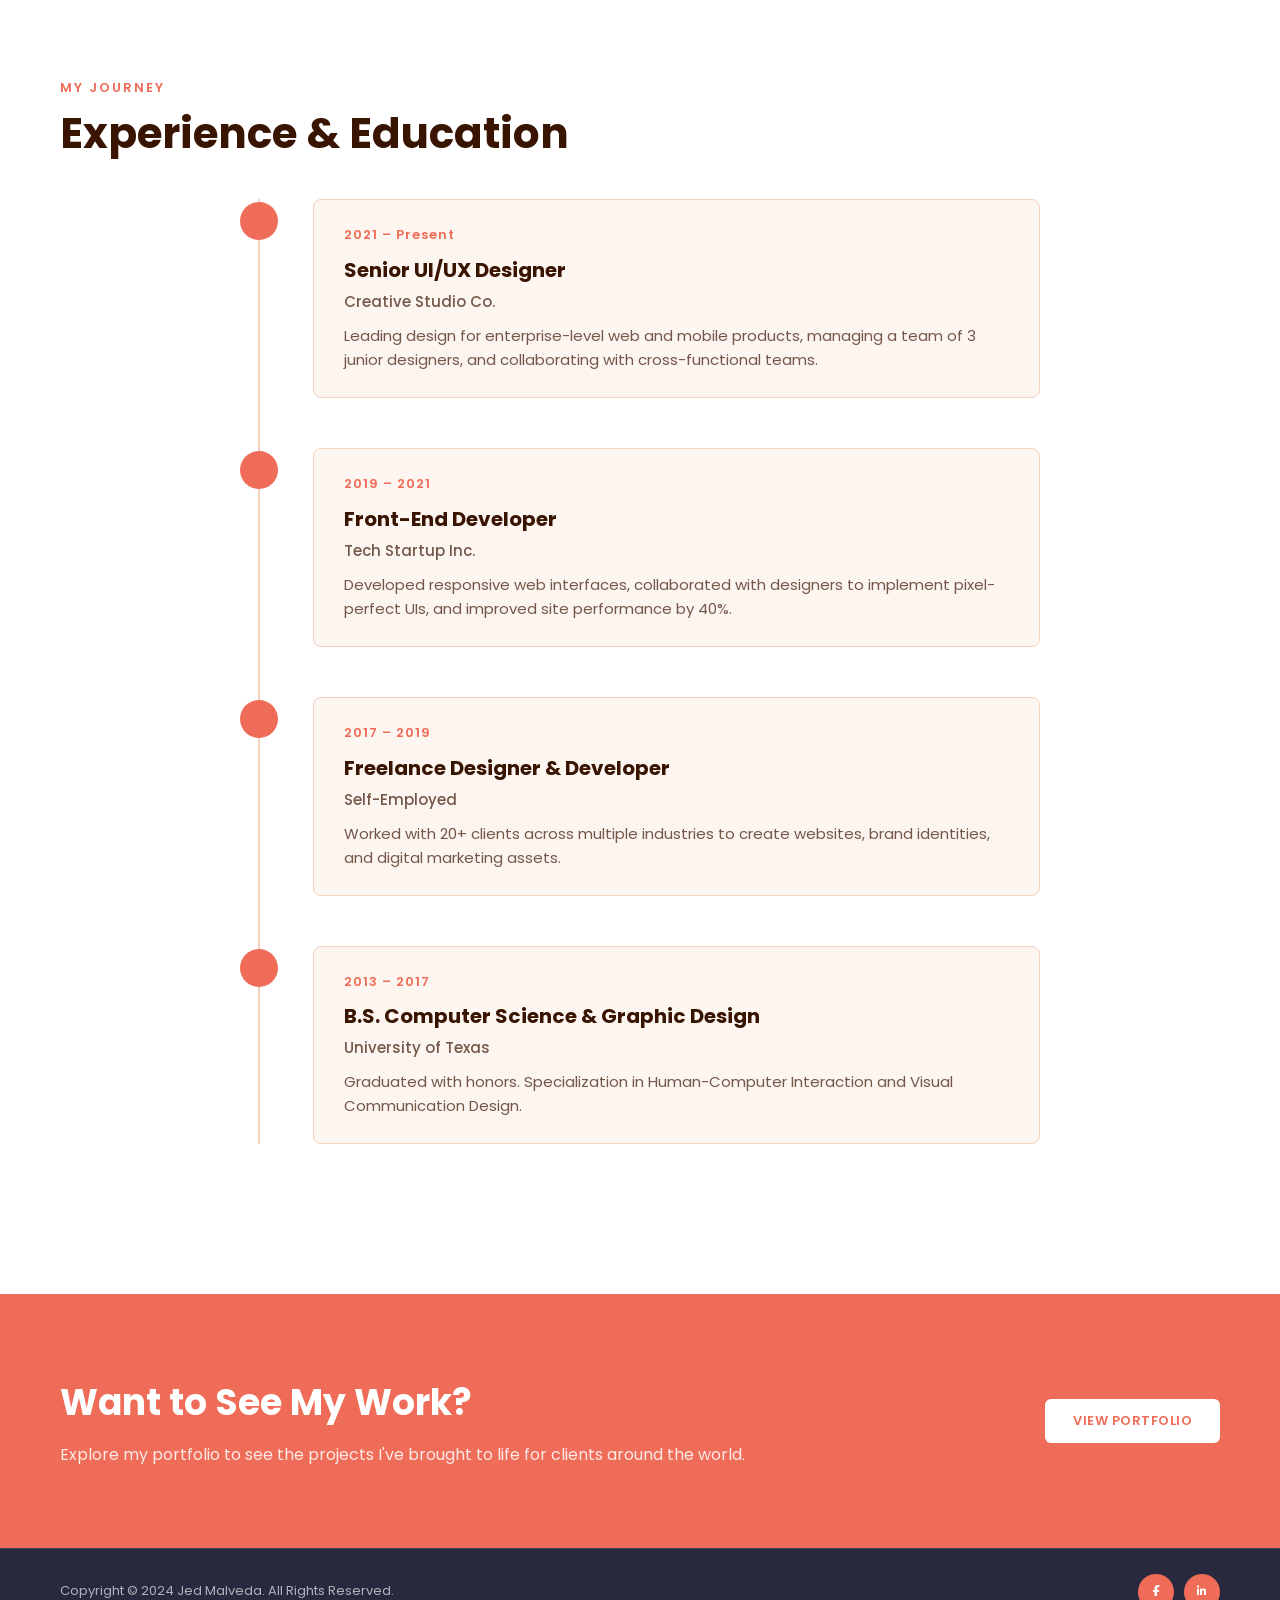
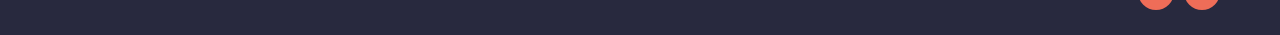
==== commit 769a2ce1: "Fixed footer and homepage" ====
--- a/about.html
+++ b/about.html
@@ -3,16 +3,17 @@
 <head>
     <meta charset="UTF-8">
     <meta name="viewport" content="width=device-width, initial-scale=1.0">
-    <title>About | Gabriel Pires</title>
+    <title>About | Jed Malveda</title>
     <link rel="preconnect" href="https://fonts.googleapis.com">
     <link rel="preconnect" href="https://fonts.gstatic.com" crossorigin>
+    <link rel="stylesheet" href="https://cdnjs.cloudflare.com/ajax/libs/font-awesome/6.5.0/css/all.min.css">
     <link href="https://fonts.googleapis.com/css2?family=Poppins:wght@300;400;500;600;700&display=swap" rel="stylesheet">
     <link rel="stylesheet" href="css/styles.css">
 </head>
 <body>
     <header>
         <nav class="container">
-            <div class="logo"><a href="index.html">Personal</a></div>
+            <div class="logo"><a href="index.html">Jed Malveda</a></div>
             <ul class="nav-links">
                 <li><a href="index.html">Home</a></li>
                 <li><a href="about.html" class="active">About</a></li>
@@ -41,7 +42,7 @@
                 <div class="about-text">
                     <span class="section-subtitle">MY STORY</span>
                     <h2 class="section-title">Turning Ideas Into Reality</h2>
-                    <p>Hi, I'm Gabriel Pires — a professional web designer and front-end developer based in Texas. With over 5 years of experience, I help businesses and individuals build compelling digital presences that drive real results.</p>
+                    <p>Hi, I'm Jed Malveda — a systems developer with a passion for building reliable backend systems, embedded solutions, and clean web experiences. I help bring technical ideas to life from the server room to the browser.</p>
                     <p>I believe great design is about more than aesthetics — it's about understanding your users, telling your story, and solving real problems. Whether you're a startup or an established brand, I'm here to help you shine online.</p>
                     <p>When I'm not designing, you'll find me exploring new design trends, contributing to open-source projects, or enjoying the outdoors with my dog.</p>
                     <div class="about-actions">
@@ -173,11 +174,10 @@
 
     <footer class="main-footer">
         <div class="container footer-simple">
-            <p>Copyright &copy; 2024 Gabriel Pires. All Rights Reserved.</p>
+            <p>Copyright &copy; 2024 Jed Malveda. All Rights Reserved.</p>
             <div class="footer-social">
-                <a href="https://dribbble.com" target="_blank" rel="noopener" title="Dribbble">Dr</a>
-                <a href="https://behance.net" target="_blank" rel="noopener" title="Behance">Be</a>
-                <a href="https://linkedin.com" target="_blank" rel="noopener" title="LinkedIn">Li</a>
+                <a href="https://www.facebook.com" target="_blank" rel="noopener" title="Facebook"><i class="fab fa-facebook-f"></i></a>
+                <a href="https://www.linkedin.com" target="_blank" rel="noopener" title="LinkedIn"><i class="fab fa-linkedin-in"></i></a>
             </div>
         </div>
     </footer>
--- a/css/styles.css
+++ b/css/styles.css
@@ -677,6 +677,165 @@
     background: var(--primary);
     border-color: var(--primary);
     color: var(--white);
+}
+
+/* ============================================================
+   Featured Work Cards (browser mockup + iframe)
+   ============================================================ */
+.featured-grid {
+    display: grid;
+    grid-template-columns: repeat(3, 1fr);
+    gap: 25px;
+}
+
+.featured-card {
+    background: var(--bg-card);
+    border-radius: 10px;
+    overflow: hidden;
+    display: flex;
+    flex-direction: column;
+    transition: transform 0.3s, box-shadow 0.3s;
+}
+
+.featured-card:hover {
+    transform: translateY(-4px);
+    box-shadow: 0 16px 40px rgba(0, 0, 0, 0.4);
+}
+
+/* Browser chrome */
+.browser-mockup {
+    background: #1e1f30;
+    border-bottom: 1px solid rgba(255,255,255,0.06);
+}
+
+.browser-bar {
+    display: flex;
+    align-items: center;
+    gap: 12px;
+    padding: 10px 14px;
+    background: #16172a;
+}
+
+.browser-dots {
+    display: flex;
+    gap: 6px;
+    flex-shrink: 0;
+}
+
+.browser-dots span {
+    width: 11px;
+    height: 11px;
+    border-radius: 50%;
+    display: block;
+}
+
+.dot-red    { background: #ff5f57; }
+.dot-yellow { background: #febc2e; }
+.dot-green  { background: #28c840; }
+
+.browser-url {
+    background: rgba(255,255,255,0.07);
+    color: rgba(255,255,255,0.45);
+    font-size: 12px;
+    padding: 4px 12px;
+    border-radius: 4px;
+    flex: 1;
+    white-space: nowrap;
+    overflow: hidden;
+    text-overflow: ellipsis;
+    font-family: monospace;
+}
+
+/* Iframe area */
+.browser-content {
+    position: relative;
+    height: 220px;
+    overflow: hidden;
+    background: #f0f0f0;
+}
+
+.browser-content iframe {
+    width: 200%;
+    height: 200%;
+    border: none;
+    transform: scale(0.5);
+    transform-origin: top left;
+    pointer-events: none;
+}
+
+/* Shown when iframe is blocked (detected via JS) */
+.iframe-fallback {
+    display: none;
+    position: absolute;
+    inset: 0;
+    background: #1e1f30;
+    flex-direction: column;
+    align-items: center;
+    justify-content: center;
+    gap: 10px;
+    color: rgba(255,255,255,0.4);
+    font-size: 13px;
+}
+
+.iframe-fallback span {
+    font-size: 28px;
+    opacity: 0.5;
+}
+
+.browser-content.blocked .iframe-fallback {
+    display: flex;
+}
+
+.browser-content.blocked iframe {
+    display: none;
+}
+
+/* Card info strip */
+.featured-info {
+    padding: 20px 22px;
+    display: flex;
+    justify-content: space-between;
+    align-items: flex-end;
+    gap: 15px;
+    flex: 1;
+}
+
+.item-category-dark {
+    background: var(--primary);
+    color: var(--white);
+    padding: 3px 10px;
+    border-radius: 20px;
+    font-size: 11px;
+    font-weight: 600;
+    display: inline-block;
+    margin-bottom: 7px;
+    text-transform: uppercase;
+    letter-spacing: 0.5px;
+}
+
+.featured-info h4 {
+    font-size: 16px;
+    color: var(--white);
+    margin-bottom: 4px;
+}
+
+.featured-info p {
+    font-size: 12px;
+    color: rgba(255,255,255,0.45);
+    line-height: 1.5;
+}
+
+.featured-link {
+    flex-shrink: 0;
+    font-size: 13px;
+    font-weight: 600;
+    color: var(--primary);
+    white-space: nowrap;
+    transition: color 0.2s;
+}
+
+.featured-link:hover {
+    color: #f08a7a;
 }
 
 /* ============================================================
@@ -1505,7 +1664,8 @@
     }
 
     .portfolio-grid,
-    .portfolio-grid-large {
+    .portfolio-grid-large,
+    .featured-grid {
         grid-template-columns: 1fr;
     }
 
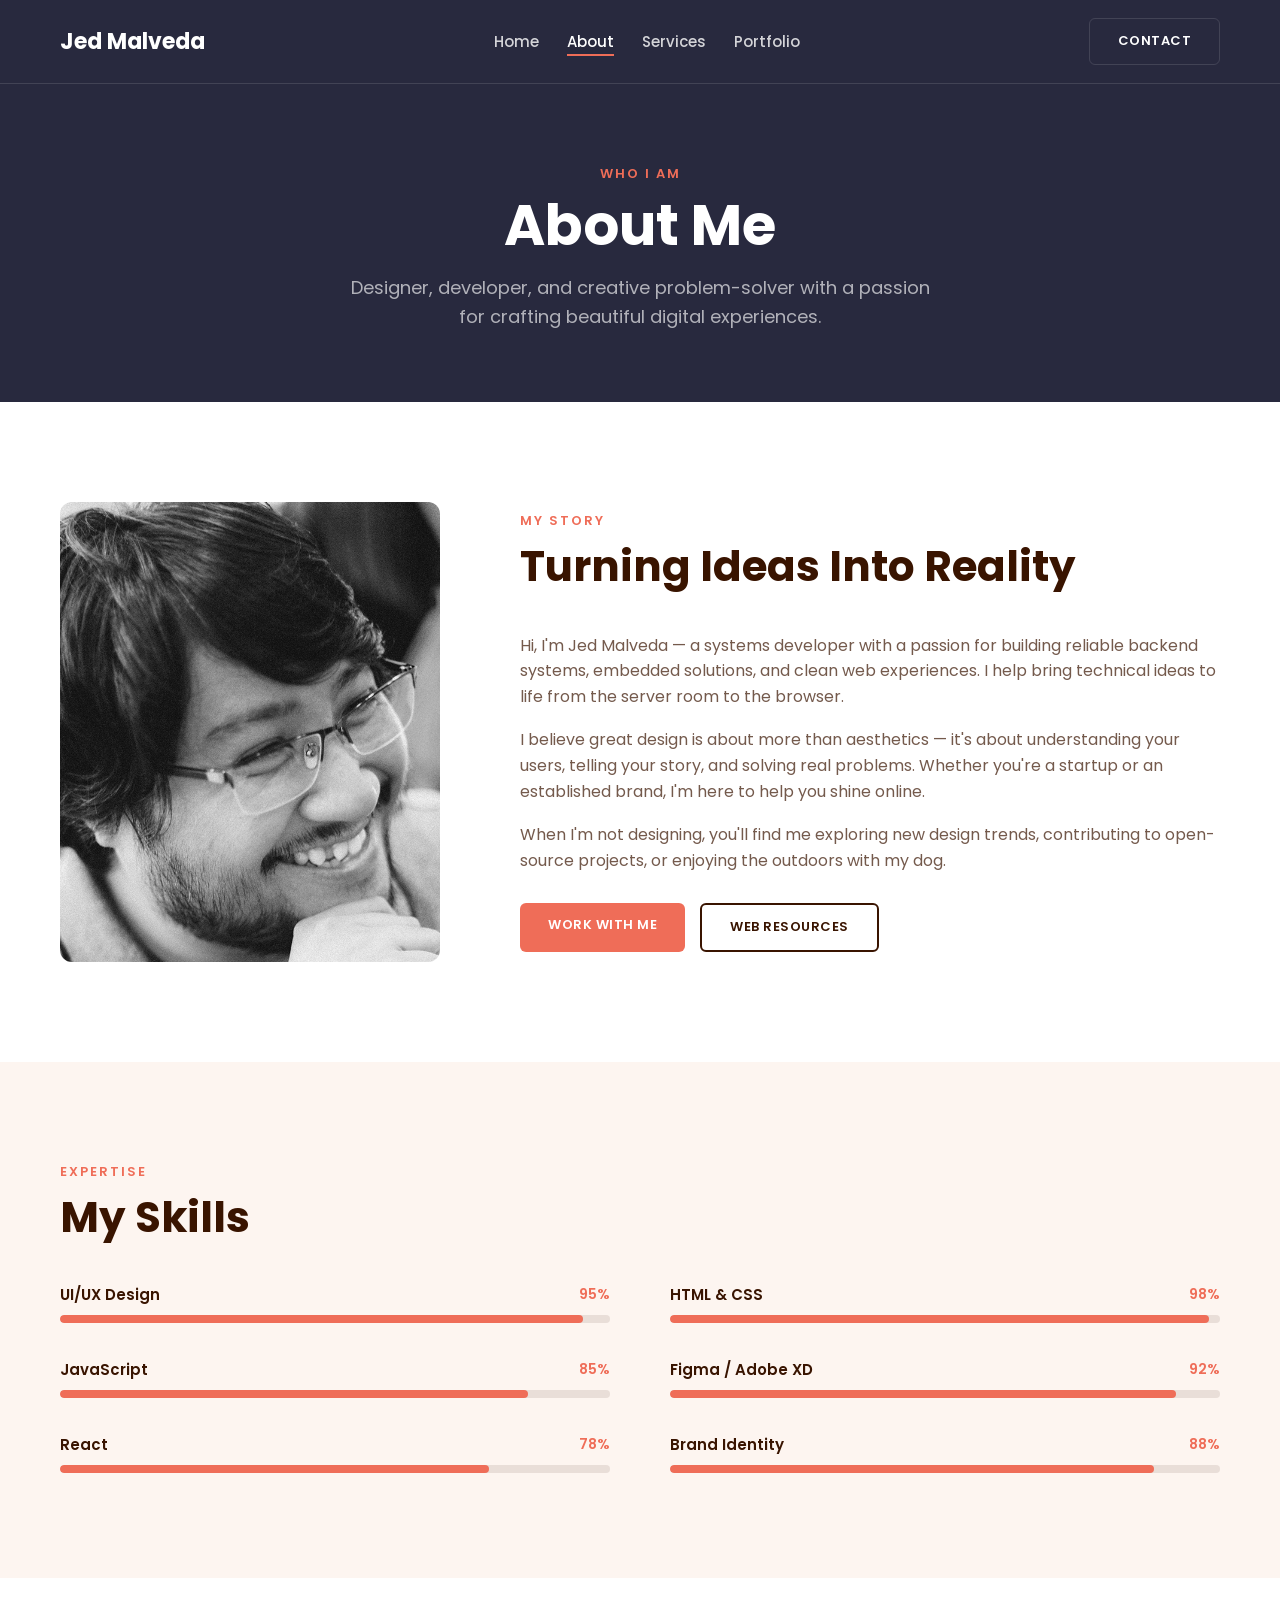
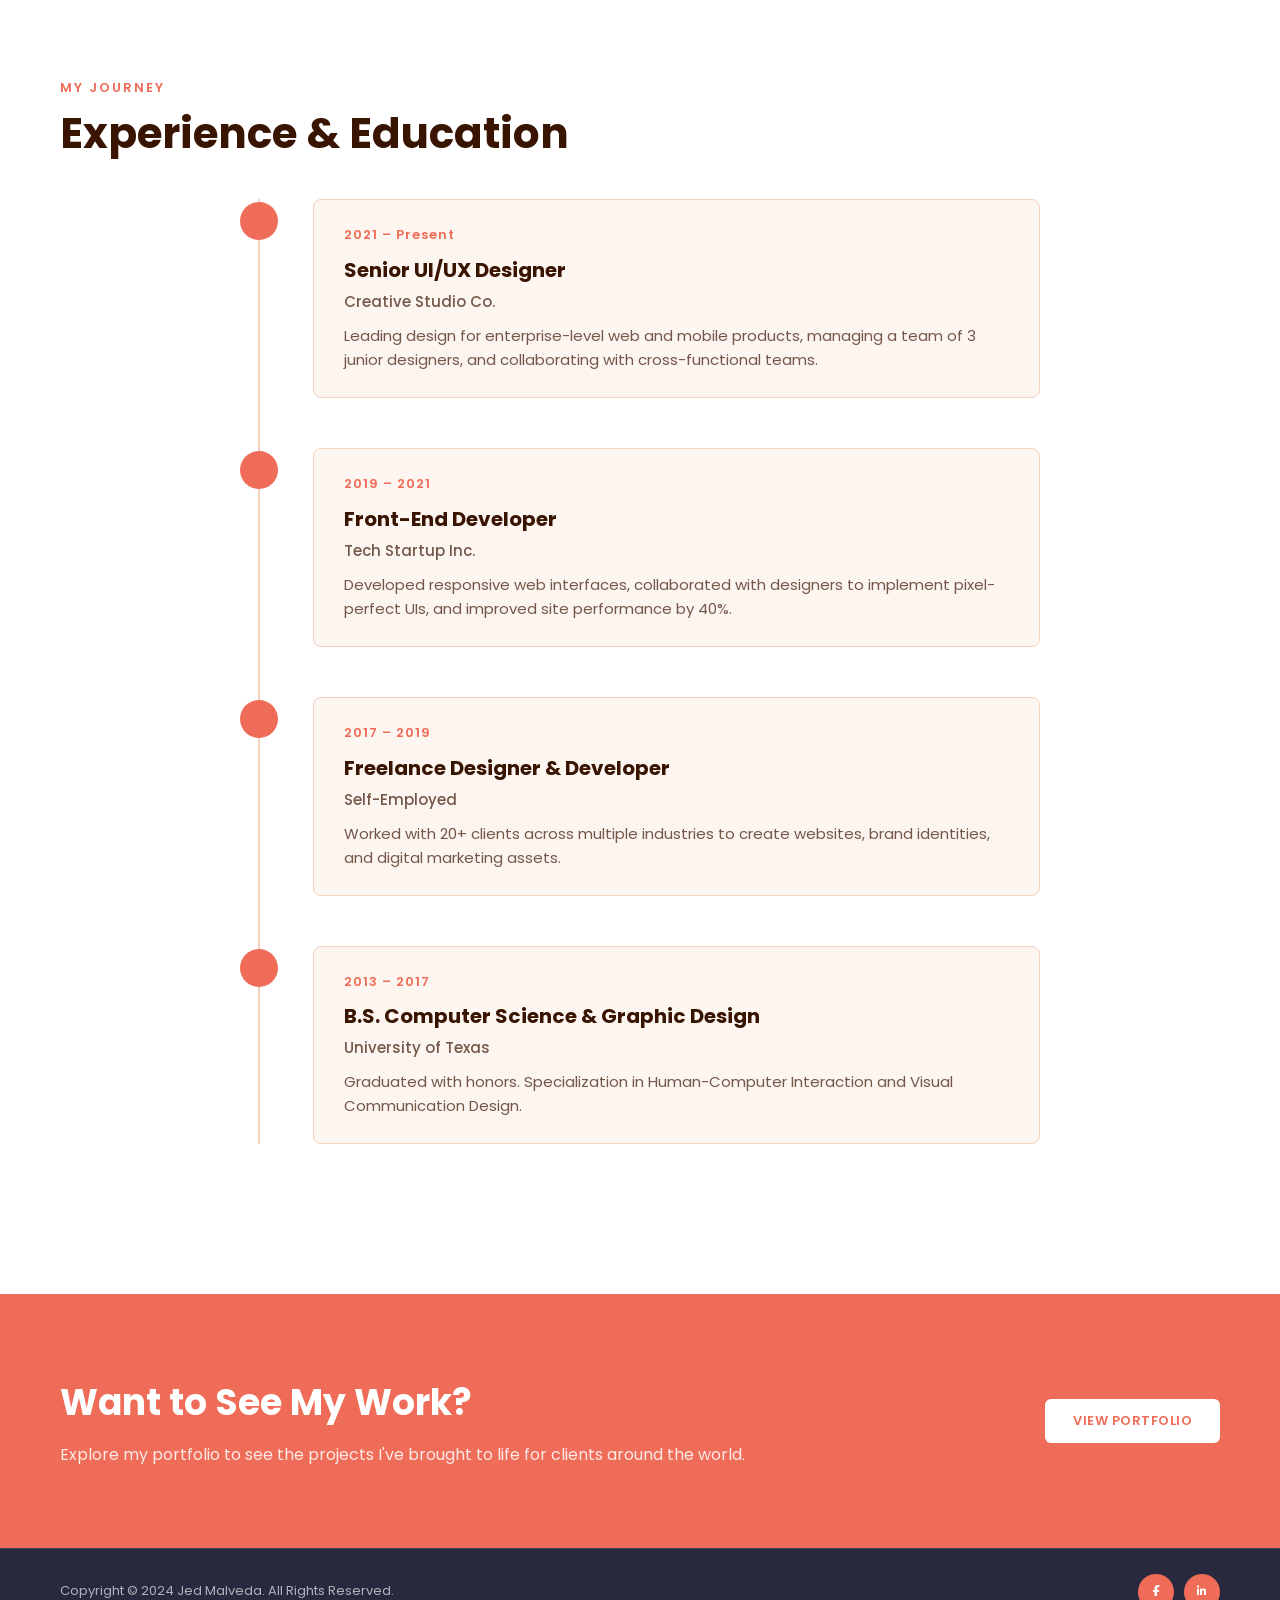
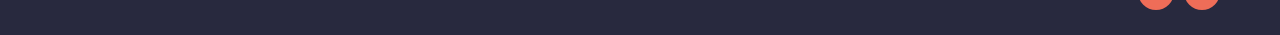
==== commit 509d2425: "Added hero image" ====
--- a/about.html
+++ b/about.html
@@ -37,7 +37,7 @@
         <section class="about-intro-section">
             <div class="container about-intro-container">
                 <div class="about-image-wrapper">
-                    <div class="about-image-placeholder"></div>
+                    <img src="assets/MTS_7567.jpg" alt="Jed Malveda" class="about-photo">
                 </div>
                 <div class="about-text">
                     <span class="section-subtitle">MY STORY</span>
--- a/css/styles.css
+++ b/css/styles.css
@@ -291,17 +291,21 @@
     position: relative;
 }
 
-.floating-badge {
-    width: 60px;
-    height: 60px;
-    background: var(--primary);
+.hero-photo-wrapper {
+    width: 380px;
+    height: 380px;
     border-radius: 50%;
-    position: absolute;
-    opacity: 0.7;
-}
-
-.floating-badge.top-left { top: 20px; left: 20px; }
-.floating-badge.bottom-right { bottom: 20px; right: 20px; width: 80px; height: 80px; }
+    overflow: hidden;
+    flex-shrink: 0;
+    border: 4px solid var(--primary);
+}
+
+.hero-photo {
+    width: 100%;
+    height: 100%;
+    object-fit: cover;
+    object-position: center top;
+}
 
 
 /* ============================================================
@@ -910,10 +914,11 @@
     flex: 0 0 380px;
 }
 
-.about-image-placeholder {
+.about-photo {
     width: 380px;
     height: 460px;
-    background: var(--bg-dark);
+    object-fit: cover;
+    object-position: center top;
     border-radius: 12px;
 }
 
@@ -1583,13 +1588,19 @@
     .about-image-wrapper {
         flex: none;
         width: 100%;
-    }
-
-    .about-image-placeholder {
+        display: flex;
+        justify-content: center;
+    }
+
+    .about-photo {
         width: 100%;
         max-width: 380px;
         height: 300px;
-        margin: 0 auto;
+    }
+
+    .hero-photo-wrapper {
+        width: 280px;
+        height: 280px;
     }
 
     .contact-full-container {
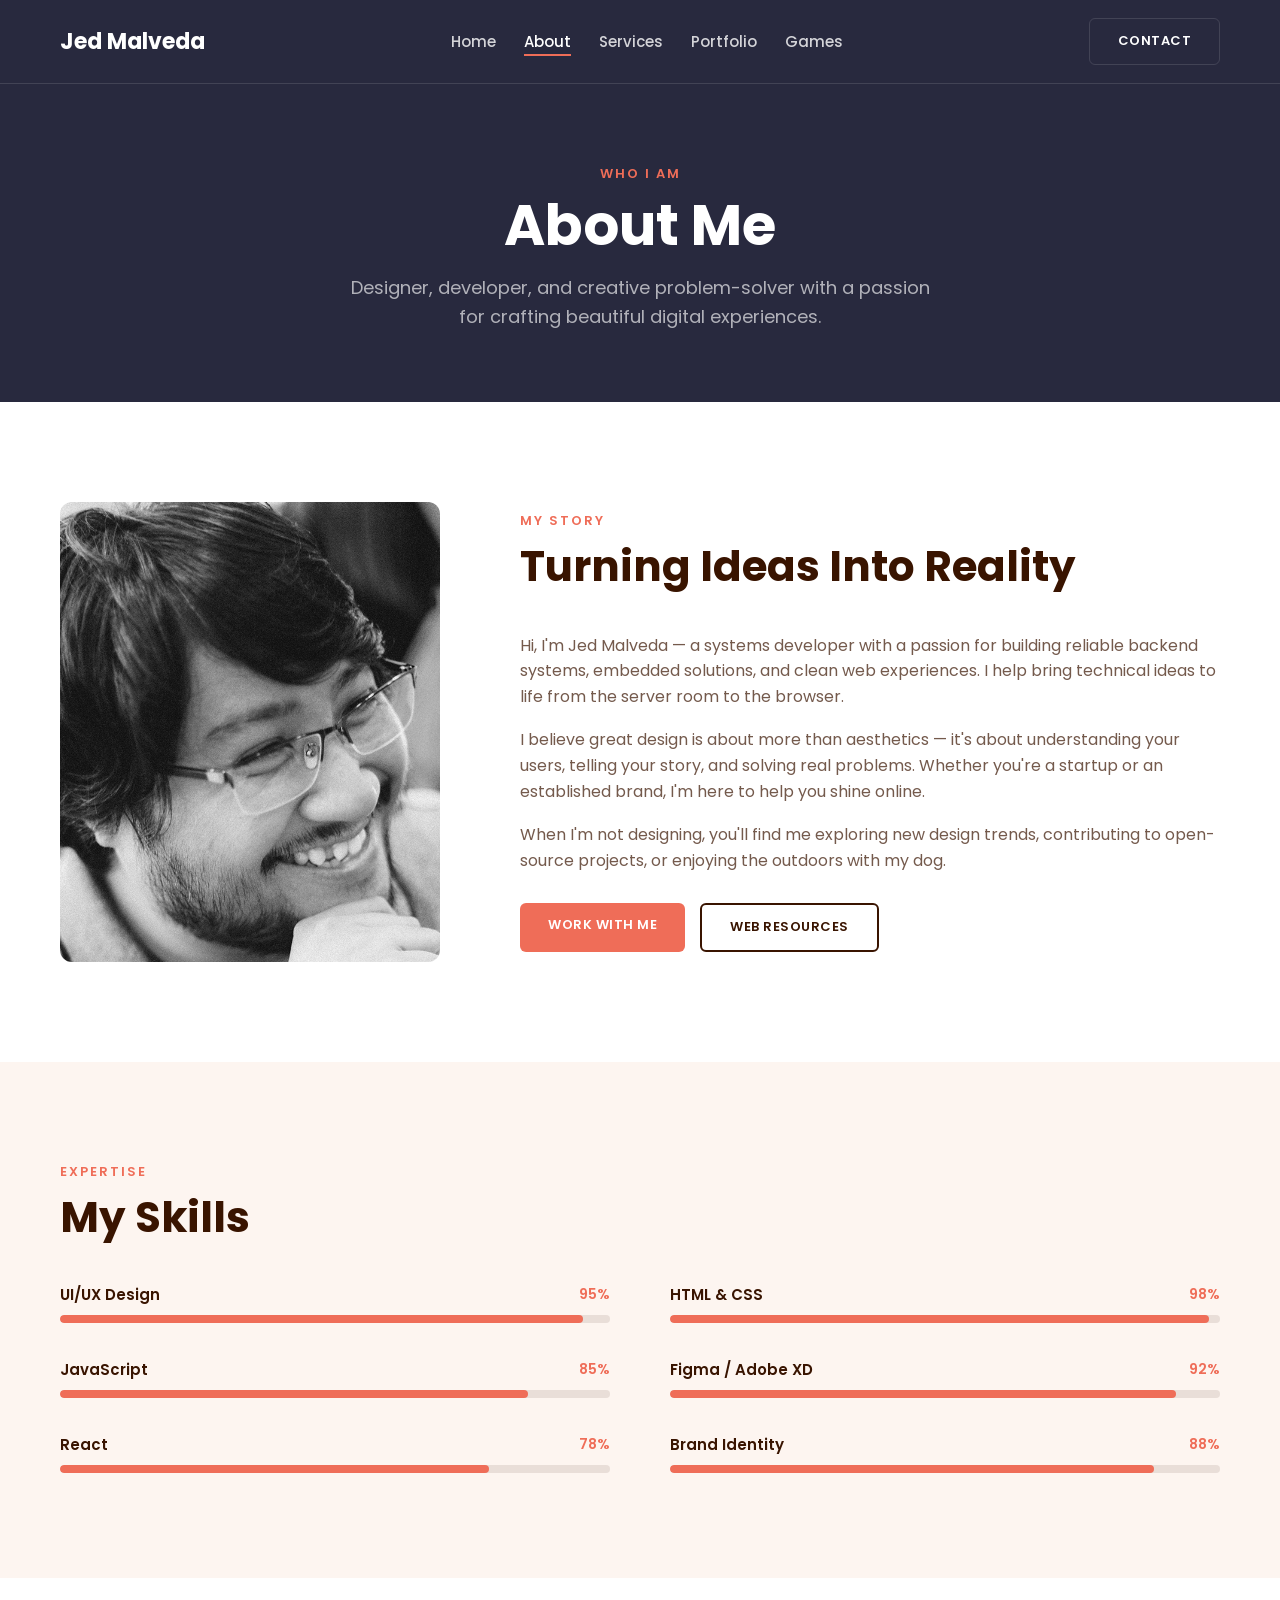
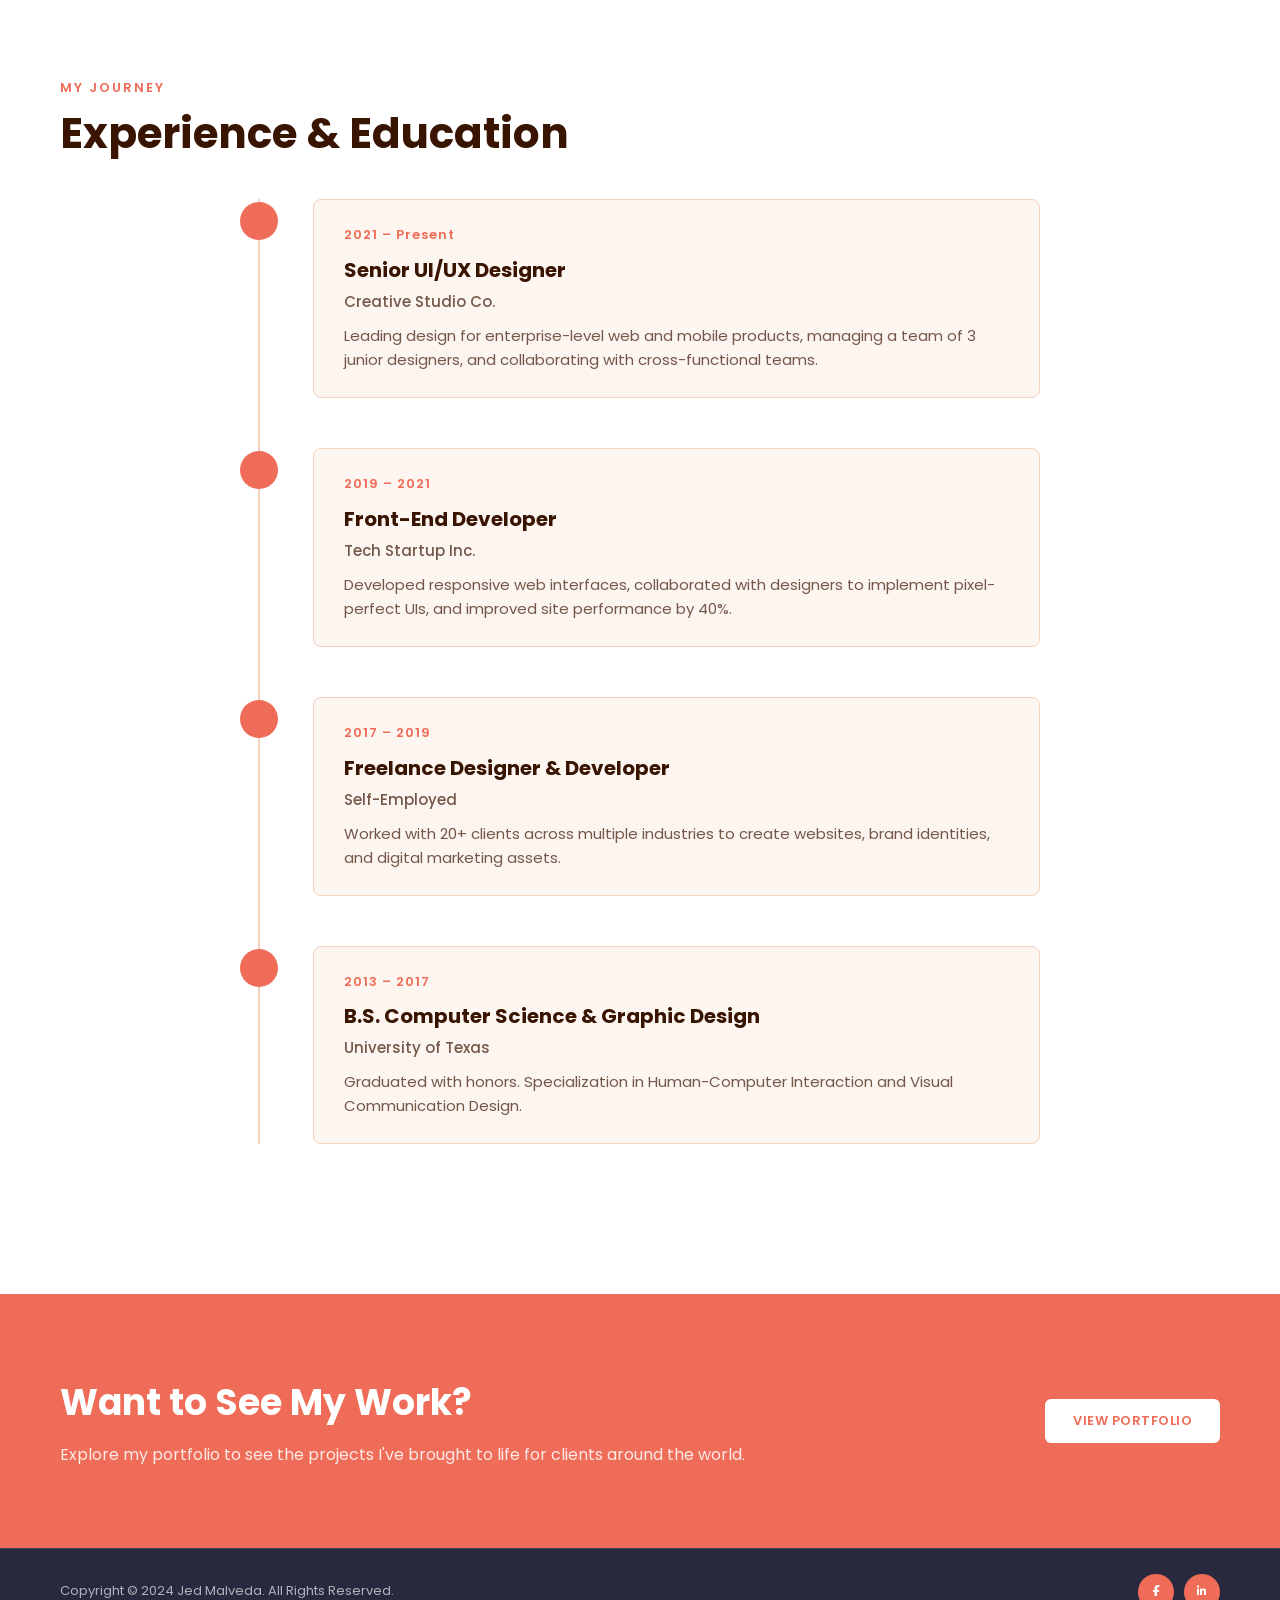
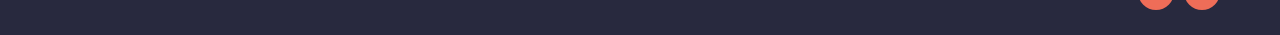
==== commit f1bfd6d1: "Added game page" ====
--- a/about.html
+++ b/about.html
@@ -19,6 +19,7 @@
                 <li><a href="about.html" class="active">About</a></li>
                 <li><a href="services.html">Services</a></li>
                 <li><a href="portfolio.html">Portfolio</a></li>
+                <li><a href="game.html">Games</a></li>
             </ul>
             <a href="contact.html" class="btn btn-outline">CONTACT</a>
             <button class="nav-toggle" aria-label="Toggle menu">&#9776;</button>
--- a/css/styles.css
+++ b/css/styles.css
@@ -1093,8 +1093,9 @@
 fieldset {
     border: none;
     border-top: 1px solid var(--border-light);
-    padding: 30px 0;
-    margin-bottom: 10px;
+    padding: 30px 0 10px;
+    margin-bottom: 0;
+    min-width: 0;
 }
 
 fieldset:first-of-type {
@@ -1103,15 +1104,15 @@
 }
 
 legend {
-    font-size: 13px;
-    font-weight: 600;
+    display: block;
+    font-size: 12px;
+    font-weight: 700;
     text-transform: uppercase;
-    letter-spacing: 1px;
+    letter-spacing: 1.5px;
     color: var(--primary);
-    padding: 0 8px 0 0;
-    float: left;
+    padding: 0;
+    margin-bottom: 20px;
     width: 100%;
-    margin-bottom: 20px;
 }
 
 /* Form Rows & Groups */
@@ -1169,127 +1170,31 @@
 /* Radio Buttons */
 .radio-group {
     display: flex;
-    flex-wrap: wrap;
-    gap: 12px;
-}
-
-.radio-group-inline {
+    flex-direction: column;
     gap: 8px;
 }
 
 .radio-label {
     display: flex;
     align-items: center;
-    gap: 10px;
+    gap: 8px;
+    font-size: 14px;
     cursor: pointer;
-    font-size: 15px;
-    padding: 10px 18px;
-    border: 1.5px solid #e8d5cb;
-    border-radius: 6px;
-    transition: border-color 0.2s, background 0.2s;
-    font-weight: 400;
-}
-
-.radio-label:hover {
-    border-color: var(--primary);
-    background: #fdf0ec;
-}
-
-.radio-label input[type="radio"] {
-    position: absolute;
-    opacity: 0;
-    width: 0;
-    height: 0;
-}
-
-.radio-custom {
-    width: 18px;
-    height: 18px;
-    border: 2px solid #ccc;
-    border-radius: 50%;
-    flex-shrink: 0;
-    position: relative;
-    transition: border-color 0.2s;
-}
-
-.radio-label input[type="radio"]:checked ~ .radio-custom {
-    border-color: var(--primary);
-}
-
-.radio-label input[type="radio"]:checked ~ .radio-custom::after {
-    content: '';
-    position: absolute;
-    width: 8px;
-    height: 8px;
-    background: var(--primary);
-    border-radius: 50%;
-    top: 50%;
-    left: 50%;
-    transform: translate(-50%, -50%);
-}
-
-.radio-label input[type="radio"]:checked ~ .radio-custom + *,
-.radio-label:has(input:checked) {
-    /* visual change handled via JS */
 }
 
 /* Checkboxes */
 .checkbox-group {
     display: grid;
     grid-template-columns: repeat(2, 1fr);
-    gap: 10px;
+    gap: 8px;
 }
 
 .checkbox-label {
     display: flex;
     align-items: center;
-    gap: 10px;
+    gap: 8px;
+    font-size: 14px;
     cursor: pointer;
-    font-size: 14px;
-    font-weight: 400;
-    padding: 10px 14px;
-    border: 1.5px solid #e8d5cb;
-    border-radius: 6px;
-    transition: border-color 0.2s, background 0.2s;
-}
-
-.checkbox-label:hover {
-    border-color: var(--primary);
-    background: #fdf0ec;
-}
-
-.checkbox-label input[type="checkbox"] {
-    position: absolute;
-    opacity: 0;
-    width: 0;
-    height: 0;
-}
-
-.checkbox-custom {
-    width: 18px;
-    height: 18px;
-    border: 2px solid #ccc;
-    border-radius: 4px;
-    flex-shrink: 0;
-    position: relative;
-    transition: border-color 0.2s, background 0.2s;
-}
-
-.checkbox-label input[type="checkbox"]:checked ~ .checkbox-custom {
-    border-color: var(--primary);
-    background: var(--primary);
-}
-
-.checkbox-label input[type="checkbox"]:checked ~ .checkbox-custom::after {
-    content: '';
-    position: absolute;
-    width: 10px;
-    height: 6px;
-    border-left: 2px solid white;
-    border-bottom: 2px solid white;
-    top: 3px;
-    left: 2px;
-    transform: rotate(-45deg);
 }
 
 .form-group-consent {
@@ -1297,14 +1202,9 @@
 }
 
 .form-group-consent .checkbox-label {
-    border: none;
-    padding: 0;
     font-size: 14px;
     color: var(--text-medium);
-}
-
-.form-group-consent .checkbox-label:hover {
-    background: transparent;
+    line-height: 1.5;
 }
 
 .form-note {
@@ -1483,6 +1383,118 @@
 
 .cta-section .btn-primary:hover {
     background: rgba(255,255,255,0.9);
+}
+
+/* ============================================================
+   Game Page
+   ============================================================ */
+.game-section {
+    background: var(--bg-light);
+    padding: 80px 0 100px;
+}
+
+.game-wrapper {
+    max-width: 420px;
+    margin: 0 auto;
+    text-align: center;
+}
+
+.score-board {
+    display: flex;
+    justify-content: center;
+    gap: 0;
+    margin-bottom: 30px;
+    background: var(--white);
+    border-radius: 10px;
+    border: 1px solid var(--border-light);
+    overflow: hidden;
+}
+
+.score-item {
+    flex: 1;
+    display: flex;
+    flex-direction: column;
+    align-items: center;
+    gap: 4px;
+    padding: 20px 10px;
+    border-right: 1px solid var(--border-light);
+}
+
+.score-item:last-child {
+    border-right: none;
+}
+
+.score-mark {
+    font-size: 26px;
+    font-weight: 700;
+    line-height: 1;
+}
+
+.score-mark.x    { color: var(--primary); }
+.score-mark.o    { color: var(--bg-dark); }
+.score-mark.draw { color: #aaa; }
+
+.score-count {
+    font-size: 32px;
+    font-weight: 700;
+    color: var(--text-dark);
+    line-height: 1.1;
+}
+
+.score-label {
+    font-size: 11px;
+    color: var(--text-medium);
+    text-transform: uppercase;
+    letter-spacing: 1px;
+}
+
+.game-status {
+    font-size: 17px;
+    font-weight: 600;
+    color: var(--text-dark);
+    margin-bottom: 22px;
+    min-height: 26px;
+}
+
+.game-board {
+    display: grid;
+    grid-template-columns: repeat(3, 1fr);
+    gap: 10px;
+    margin-bottom: 28px;
+}
+
+.cell {
+    aspect-ratio: 1;
+    background: var(--white);
+    border: 2px solid var(--border-light);
+    border-radius: 10px;
+    font-size: 46px;
+    font-weight: 700;
+    cursor: pointer;
+    transition: background 0.15s, border-color 0.15s, transform 0.1s;
+    display: flex;
+    align-items: center;
+    justify-content: center;
+    font-family: 'Poppins', sans-serif;
+}
+
+.cell:hover:not(.taken) {
+    background: #fdf0ec;
+    border-color: var(--primary);
+}
+
+.cell:active:not(.taken) {
+    transform: scale(0.93);
+}
+
+.cell.x    { color: var(--primary); }
+.cell.o    { color: var(--bg-dark); }
+.cell.taken { cursor: default; }
+
+.cell.win {
+    background: var(--primary);
+    border-color: var(--primary);
+    color: var(--white);
 }
 
 /* ============================================================
@@ -1640,6 +1652,10 @@
         text-align: center;
     }
 
+    .hero-image {
+        order: -1;
+    }
+
     .hero-content h1 {
         font-size: 42px;
     }
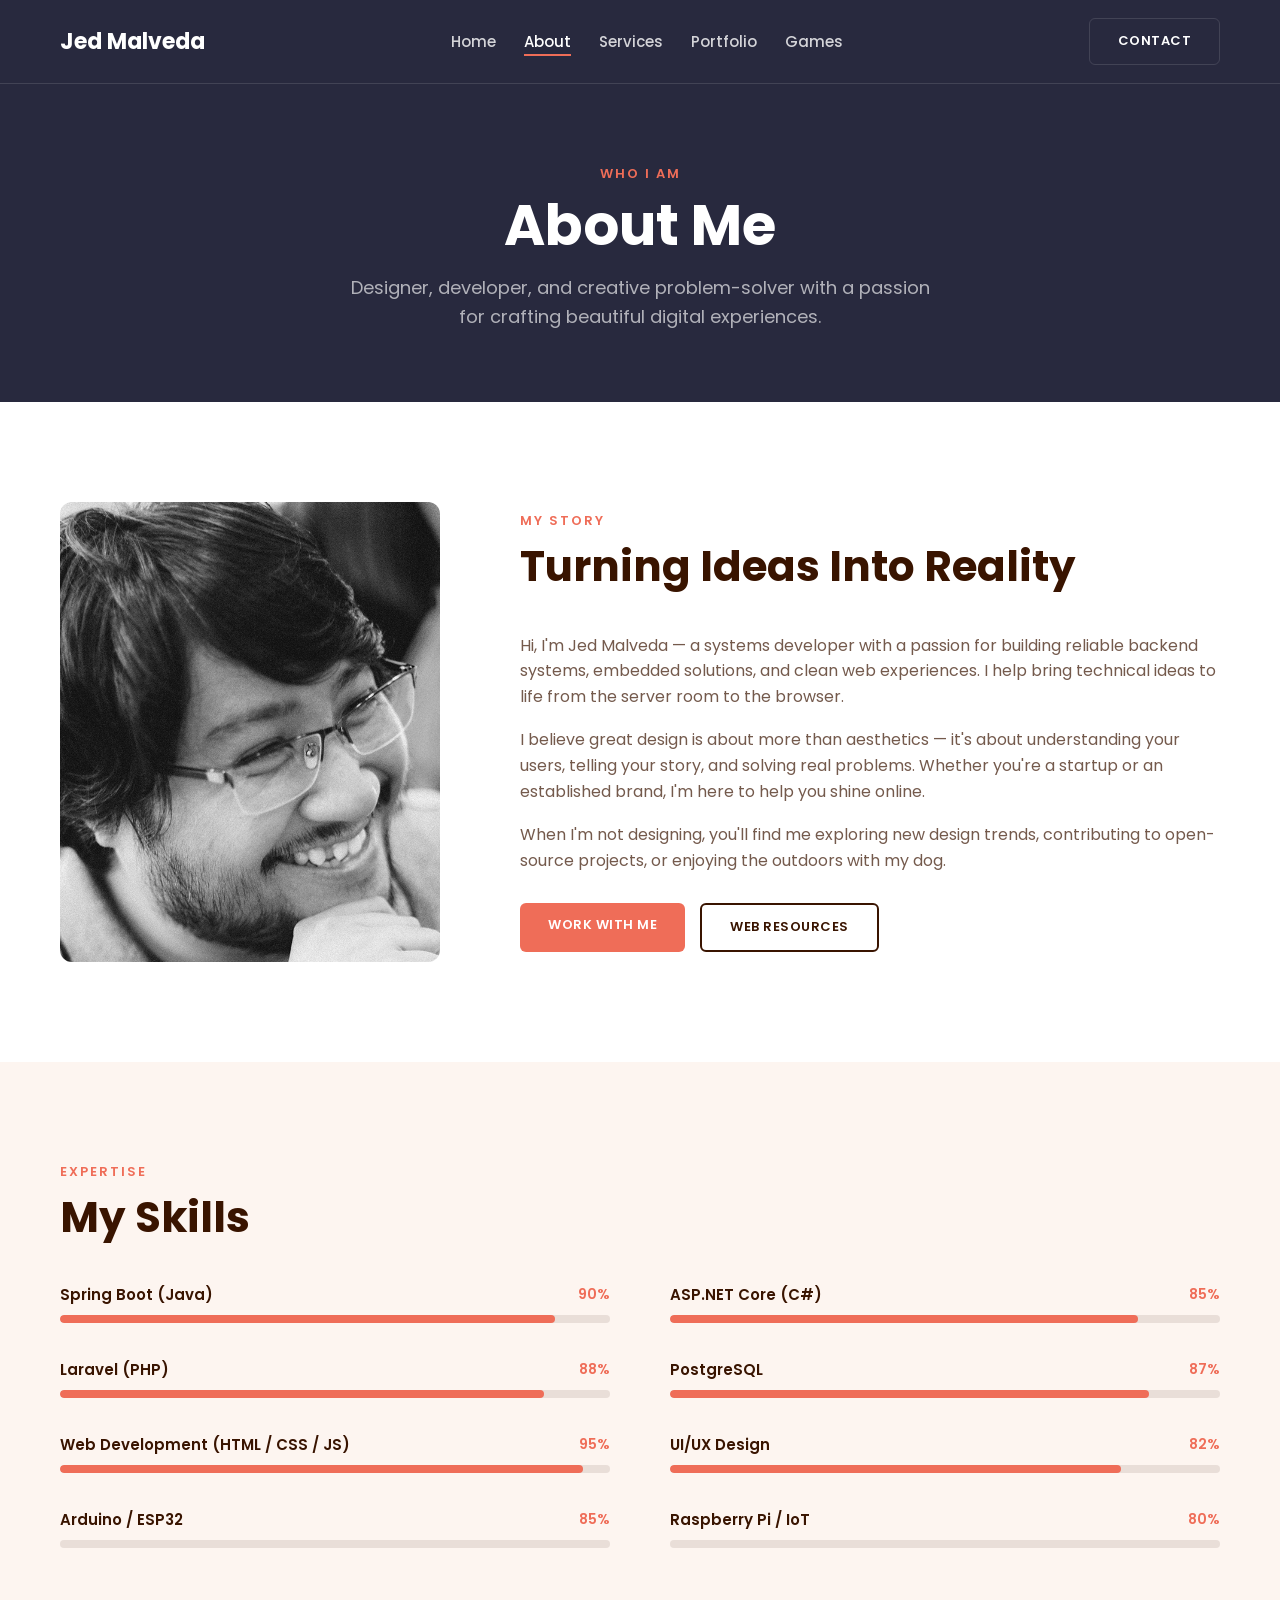
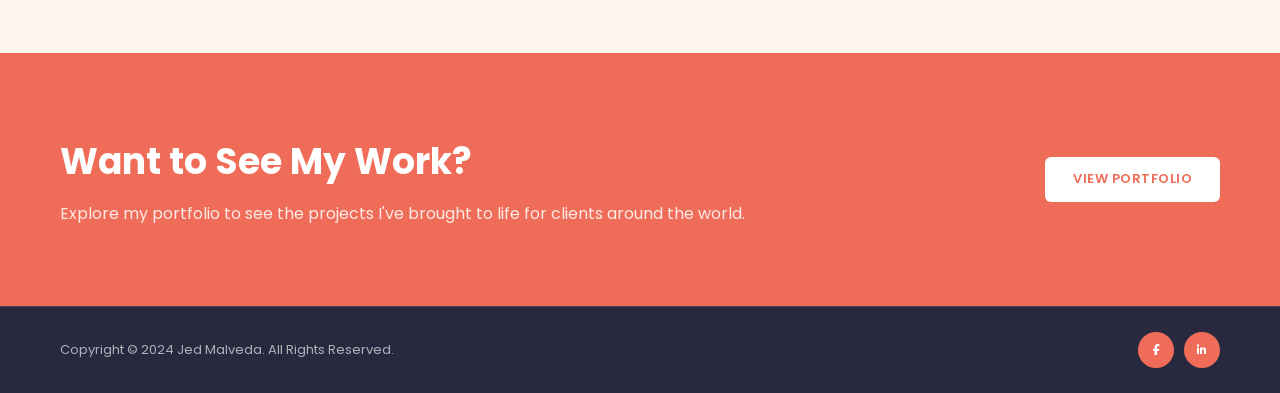
==== commit ae2d4630: "Removed education" ====
--- a/about.html
+++ b/about.html
@@ -61,25 +61,61 @@
                 <div class="skills-grid">
                     <div class="skill-item">
                         <div class="skill-header">
+                            <span class="skill-name">Spring Boot (Java)</span>
+                            <span class="skill-percent">90%</span>
+                        </div>
+                        <div class="skill-bar">
+                            <div class="skill-fill" style="width: 90%"></div>
+                        </div>
+                    </div>
+                    <div class="skill-item">
+                        <div class="skill-header">
+                            <span class="skill-name">ASP.NET Core (C#)</span>
+                            <span class="skill-percent">85%</span>
+                        </div>
+                        <div class="skill-bar">
+                            <div class="skill-fill" style="width: 85%"></div>
+                        </div>
+                    </div>
+                    <div class="skill-item">
+                        <div class="skill-header">
+                            <span class="skill-name">Laravel (PHP)</span>
+                            <span class="skill-percent">88%</span>
+                        </div>
+                        <div class="skill-bar">
+                            <div class="skill-fill" style="width: 88%"></div>
+                        </div>
+                    </div>
+                    <div class="skill-item">
+                        <div class="skill-header">
+                            <span class="skill-name">PostgreSQL</span>
+                            <span class="skill-percent">87%</span>
+                        </div>
+                        <div class="skill-bar">
+                            <div class="skill-fill" style="width: 87%"></div>
+                        </div>
+                    </div>
+                    <div class="skill-item">
+                        <div class="skill-header">
+                            <span class="skill-name">Web Development (HTML / CSS / JS)</span>
+                            <span class="skill-percent">95%</span>
+                        </div>
+                        <div class="skill-bar">
+                            <div class="skill-fill" style="width: 95%"></div>
+                        </div>
+                    </div>
+                    <div class="skill-item">
+                        <div class="skill-header">
                             <span class="skill-name">UI/UX Design</span>
-                            <span class="skill-percent">95%</span>
-                        </div>
-                        <div class="skill-bar">
-                            <div class="skill-fill" style="width: 95%"></div>
-                        </div>
-                    </div>
-                    <div class="skill-item">
-                        <div class="skill-header">
-                            <span class="skill-name">HTML & CSS</span>
-                            <span class="skill-percent">98%</span>
-                        </div>
-                        <div class="skill-bar">
-                            <div class="skill-fill" style="width: 98%"></div>
-                        </div>
-                    </div>
-                    <div class="skill-item">
-                        <div class="skill-header">
-                            <span class="skill-name">JavaScript</span>
+                            <span class="skill-percent">82%</span>
+                        </div>
+                        <div class="skill-bar">
+                            <div class="skill-fill" style="width: 82%"></div>
+                        </div>
+                    </div>
+                    <div class="skill-item">
+                        <div class="skill-header">
+                            <span class="skill-name">Arduino / ESP32</span>
                             <span class="skill-percent">85%</span>
                         </div>
                         <div class="skill-bar">
@@ -88,36 +124,18 @@
                     </div>
                     <div class="skill-item">
                         <div class="skill-header">
-                            <span class="skill-name">Figma / Adobe XD</span>
-                            <span class="skill-percent">92%</span>
-                        </div>
-                        <div class="skill-bar">
-                            <div class="skill-fill" style="width: 92%"></div>
-                        </div>
-                    </div>
-                    <div class="skill-item">
-                        <div class="skill-header">
-                            <span class="skill-name">React</span>
-                            <span class="skill-percent">78%</span>
-                        </div>
-                        <div class="skill-bar">
-                            <div class="skill-fill" style="width: 78%"></div>
-                        </div>
-                    </div>
-                    <div class="skill-item">
-                        <div class="skill-header">
-                            <span class="skill-name">Brand Identity</span>
-                            <span class="skill-percent">88%</span>
-                        </div>
-                        <div class="skill-bar">
-                            <div class="skill-fill" style="width: 88%"></div>
-                        </div>
-                    </div>
-                </div>
-            </div>
-        </section>
-
-        <section class="experience-section">
+                            <span class="skill-name">Raspberry Pi / IoT</span>
+                            <span class="skill-percent">80%</span>
+                        </div>
+                        <div class="skill-bar">
+                            <div class="skill-fill" style="width: 80%"></div>
+                        </div>
+                    </div>
+                </div>
+            </div>
+        </section>
+
+        <section class="experience-section" style="display: none;">
             <div class="container">
                 <span class="section-subtitle">MY JOURNEY</span>
                 <h2 class="section-title">Experience &amp; Education</h2>
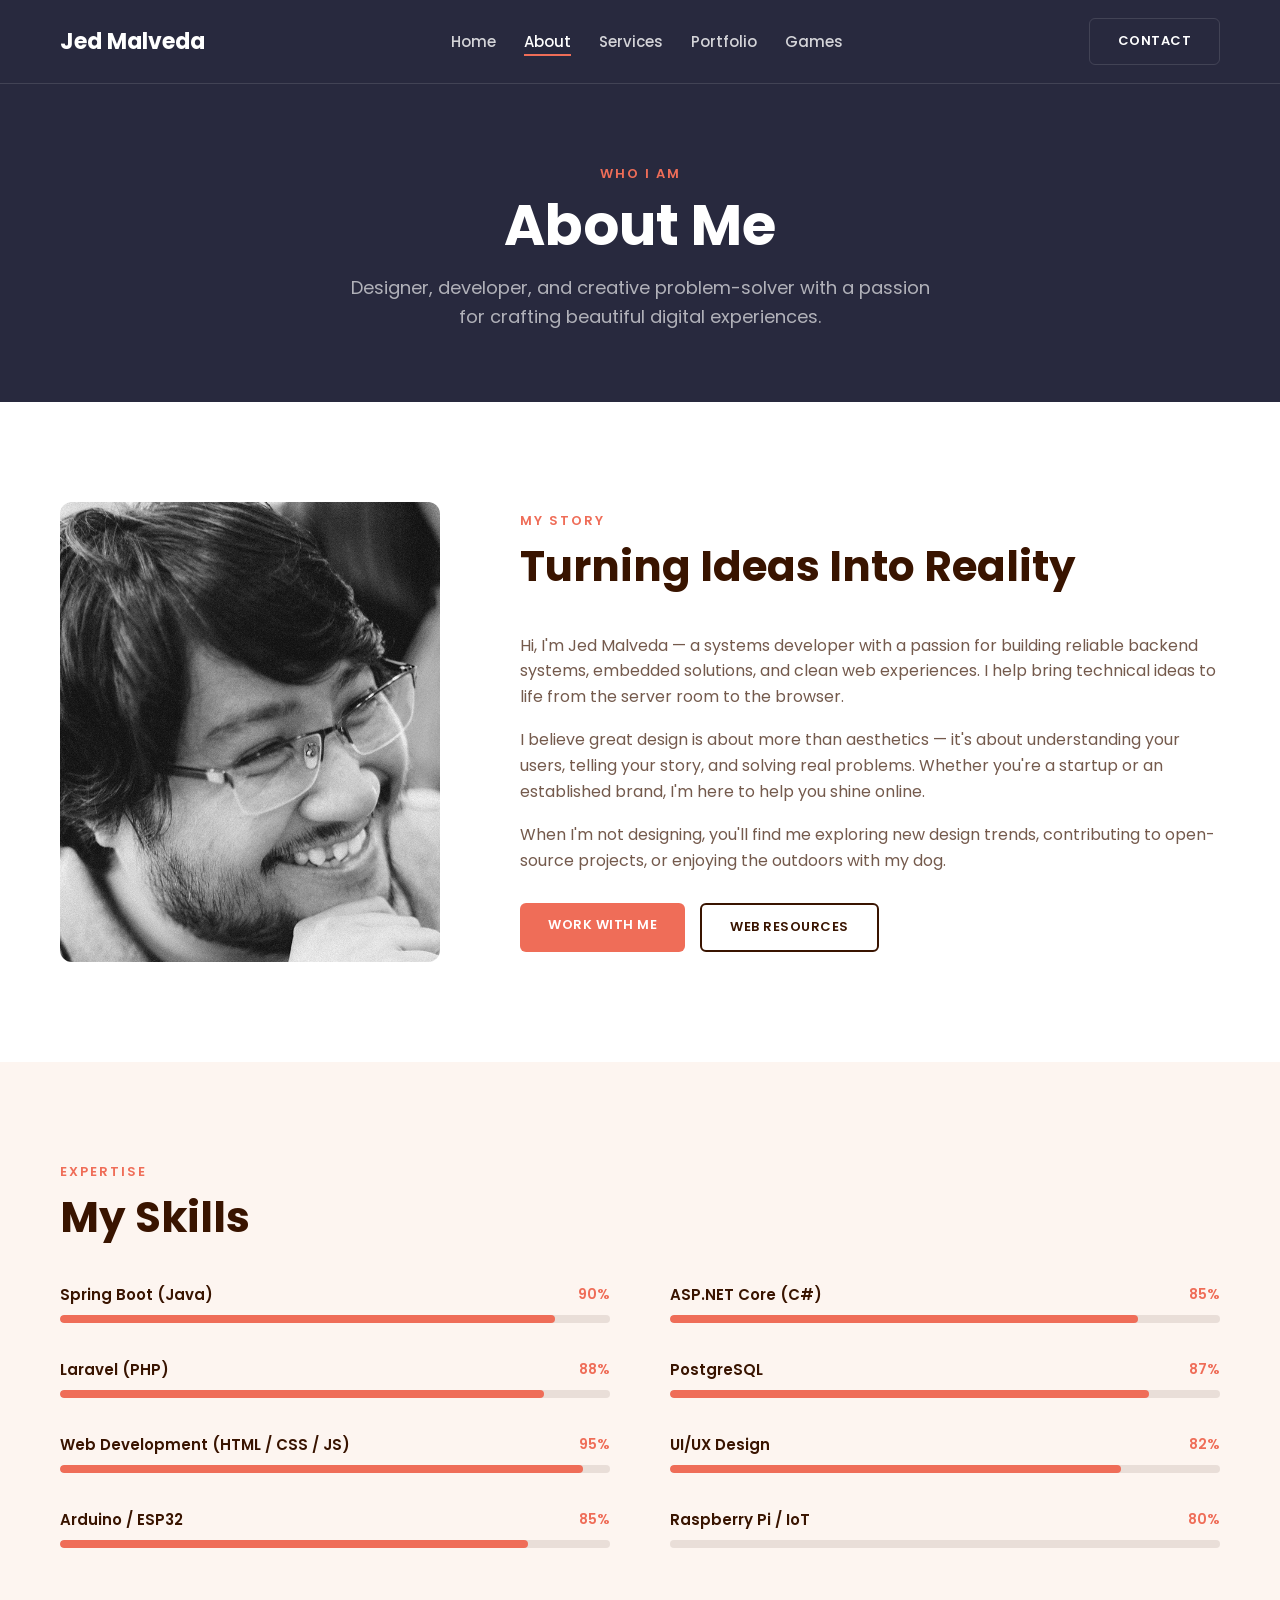
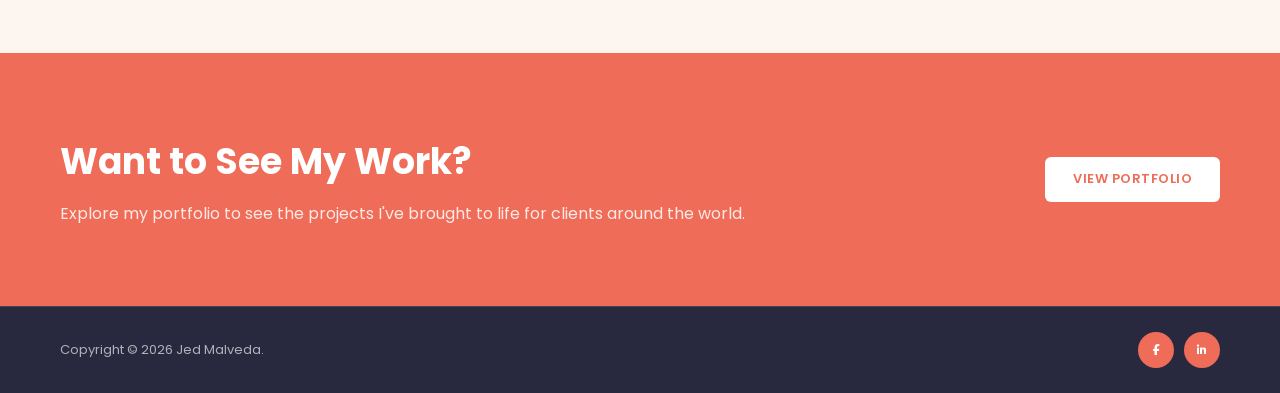
==== commit f54366a0: "Replaced copy right" ====
--- a/about.html
+++ b/about.html
@@ -193,7 +193,7 @@
 
     <footer class="main-footer">
         <div class="container footer-simple">
-            <p>Copyright &copy; 2024 Jed Malveda. All Rights Reserved.</p>
+            <p>Copyright &copy; 2026 Jed Malveda.</p>
             <div class="footer-social">
                 <a href="https://www.facebook.com" target="_blank" rel="noopener" title="Facebook"><i class="fab fa-facebook-f"></i></a>
                 <a href="https://www.linkedin.com" target="_blank" rel="noopener" title="LinkedIn"><i class="fab fa-linkedin-in"></i></a>
